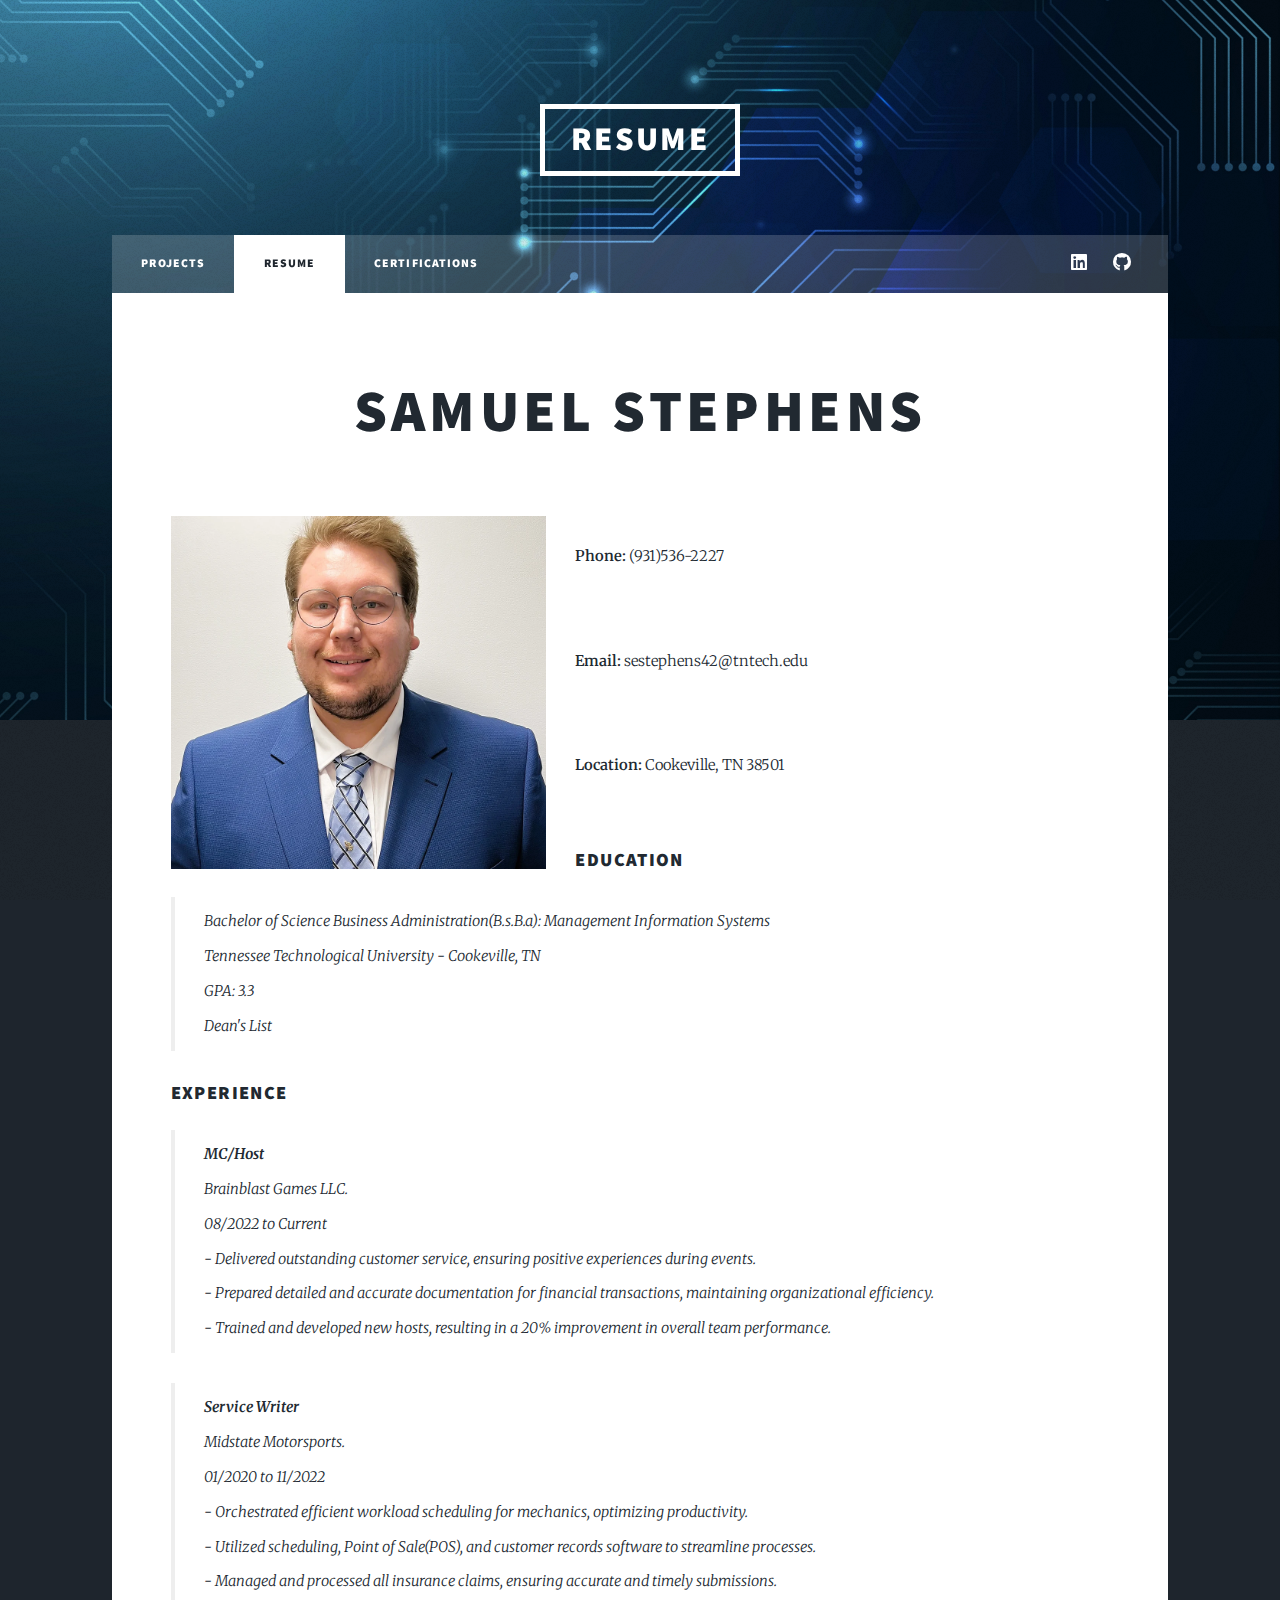
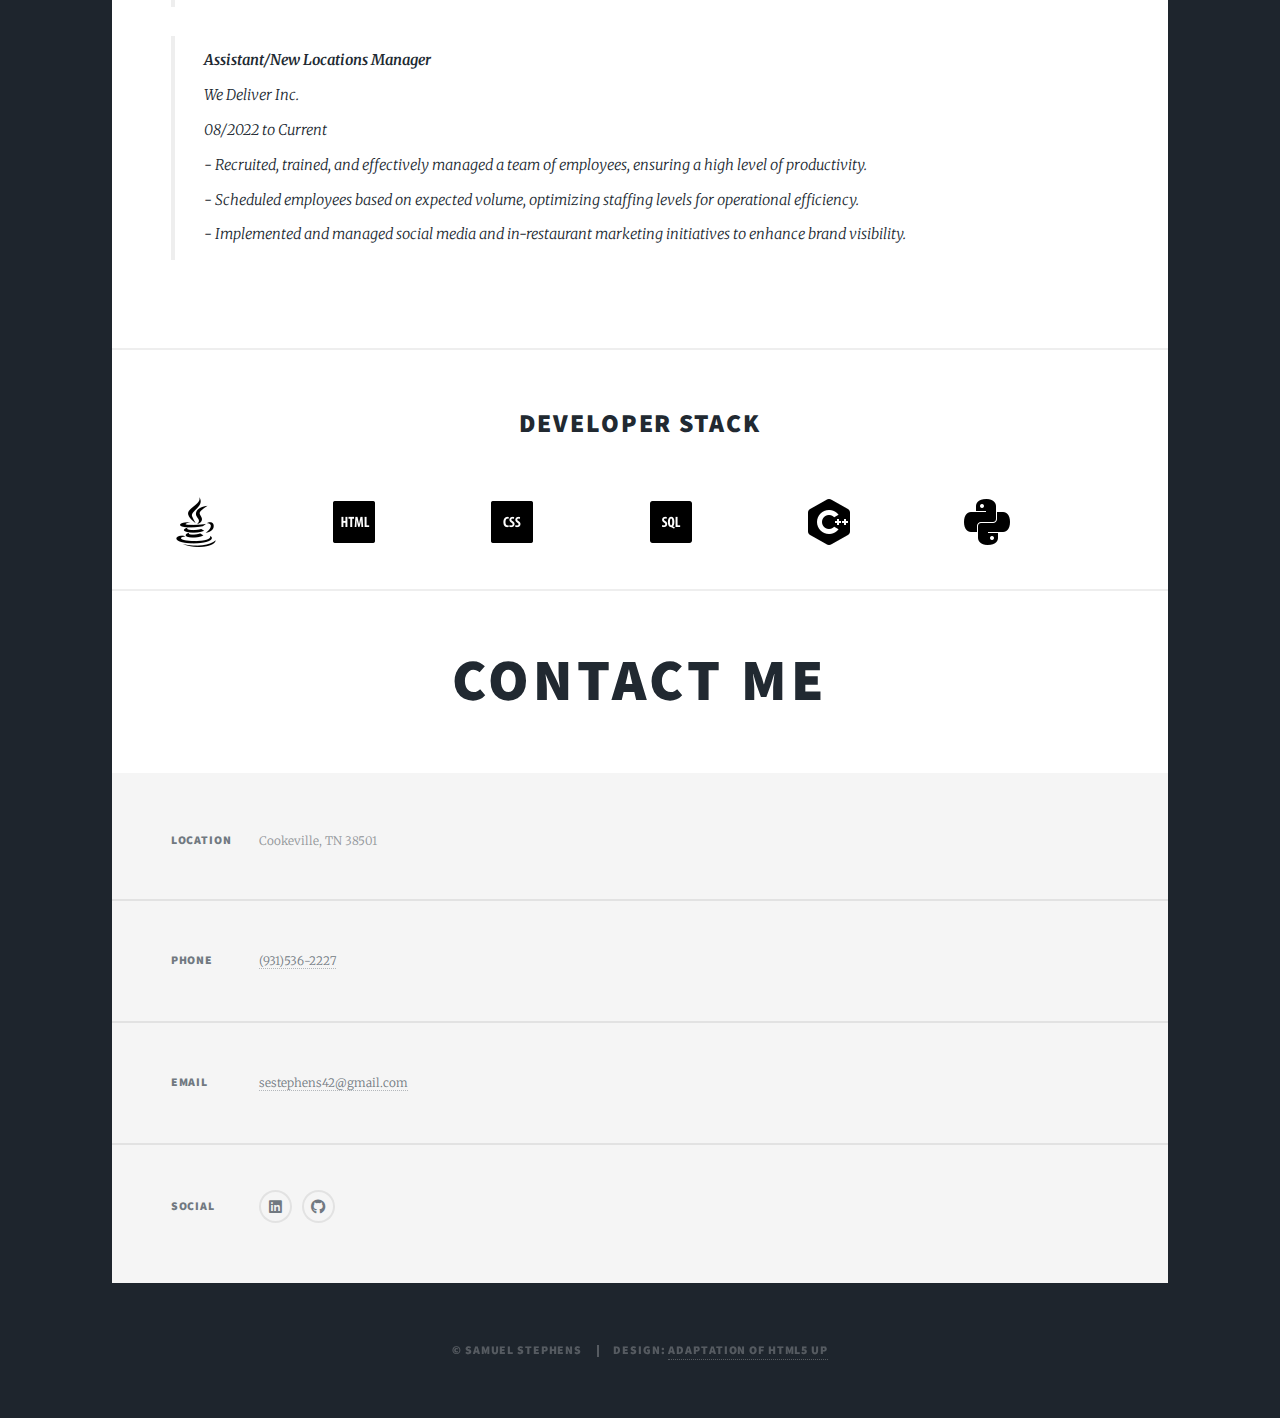
==== generic.html @ 2c1348d6 "Add files via upload" ====
<!DOCTYPE HTML>
<!--
	Massively by HTML5 UP
	html5up.net | @ajlkn
	Free for personal and commercial use under the CCA 3.0 license (html5up.net/license)
-->
<html>
	<head>
		<title>Resume</title>
		<meta charset="utf-8" />
		<meta name="viewport" content="width=device-width, initial-scale=1, user-scalable=no" />
		<link rel="stylesheet" href="assets/css/main.css" />
		<noscript><link rel="stylesheet" href="assets/css/noscript.css" /></noscript>
	</head>
	<body class="is-preload">

		<!-- Wrapper -->
			<div id="wrapper">

				<!-- Header -->
					<header id="header">
						<a href="index.html" class="logo">Resume</a>
					</header>

				<!-- Nav -->
					<nav id="nav">
						<ul class="links">
							<li><a href="index.html">Projects</a></li>
							<li class="active"><a href="Resume.html">Resume</a></li>
							<li><a href="elements.html">Certifications</a></li>
						</ul>
						<ul class="icons">
							<li><a href="https://www.linkedin.com/in/samuel-stephens-ttu/" class="icon brands fa-linkedin"><span class="label">LinkedIn</span></a></li>
							<li><a href="https://github.com/SamuelStephens1" class="icon brands fa-github"><span class="label">GitHub</span></a></li>
						</ul>
					</nav>

				<!-- Main -->
					<div id="main">

						<!-- Post -->
							<section class="post">
								<header class="major">
									<h1>Samuel Stephens</h1>
								</header>
								<div class="image left"><img src="images/ProPic1.webp" alt="" /></div>
								<p><br />
								<b>Phone:</b>
								(931)536-2227<br /><br />
								<br /><b>Email:</b>
								sestephens42@tntech.edu<br /><br />
								<br /><b>Location:</b>
								Cookeville, TN 38501<br /><br />
								</p>
								<h3>EDUCATION</h3>
								<blockquote>Bachelor of Science Business Administration(B.s.B.a): Management Information Systems<br />
								Tennessee Technological University - Cookeville, TN<br />
								GPA: 3.3<br />
								Dean's List</blockquote>
								<h3>EXPERIENCE</h3>
								<blockquote><b>MC/Host</b><br />
								Brainblast Games LLC.<br />
								08/2022 to Current<br />
								 - Delivered outstanding customer service, ensuring positive experiences during events.<br />
								 - Prepared detailed and accurate documentation for financial transactions, maintaining organizational efficiency.<br />
								 - Trained and developed new hosts, resulting in a 20% improvement in overall team performance.</blockquote>
								 <blockquote><b>Service Writer</b><br />
								Midstate Motorsports.<br />
								01/2020 to 11/2022<br />
								 - Orchestrated efficient workload scheduling for mechanics, optimizing productivity.<br />
								 - Utilized scheduling, Point of Sale(POS), and customer records software to streamline processes. <br />
								 - Managed and processed all insurance claims, ensuring accurate and timely submissions.</blockquote>
								 <blockquote><b>Assistant/New Locations Manager</b><br />
								We Deliver Inc.<br />
								08/2022 to Current<br />										 
								 - Recruited, trained, and effectively managed a team of employees, ensuring a high level of productivity.<br />
								 - Scheduled employees based on expected volume, optimizing staffing levels for operational efficiency.<br />
								 - Implemented and managed social media and in-restaurant marketing initiatives to enhance brand visibility.</blockquote>
		
								</section>

								<div class="box alt"">
									<h2 style="text-align: center;">Developer Stack<br /> <br /></h2>
									<div class="row gtr-50 gtr-uniform" style="align-items: right;">
										<div class="col-2"><span class="image small"><img src="images/JSLogo.png" alt="" /></span></div>
										<div class="col-2"><span class="image small"><img src="images/HTMLLogo.png" alt="" /></span></div>
										<div class="col-2"><span class="image small"><img src="images/CSSLogo.png" alt="" /></span></div>
										<div class="col-2"><span class="image small"><img src="images/SQLLogo.png" alt="" /></span></div>
										<div class="col-2"><span class="image small"><img src="images/C++Logo.png" alt="" /></span></div>
										<div class="col-2"><span class="image small"><img src="images/PythonLogo.png" alt="" /></span></div>
									</div>
								</div>

						<!-- Footer -->
						<footer>
							<h1 style="text-align: center">CONTACT ME</h1>
						</footer>

					</div>

				<!-- Footer -->
					<footer id="footer">
						<section class="split contact">
							<section class="alt">
								<h3>Location</h3>
								<p>Cookeville, TN 38501</p>
							</section>
							<section>
								<h3>Phone</h3>
								<p><a href="#">(931)536-2227</a></p>
							</section>
							<section>
								<h3>Email</h3>
								<p><a href="#">sestephens42@gmail.com</a></p>
							</section>
							<section>
								<h3>Social</h3>
								<ul class="icons alt">
									<li><a href="https://www.linkedin.com/in/samuel-stephens-ttu/" class="icon brands fa-linkedin"><span class="label">LinkedIn</span></a></li>
									<li><a href="https://github.com/SamuelStephens1" class="icon brands fa-github"><span class="label">GitHub</span></a></li>
										</ul>
							</section>
						</section>
					</footer>

				<!-- Copyright -->
					<div id="copyright">
						<ul><li>&copy; Samuel Stephens</li><li>Design: <a href="https://html5up.net">Adaptation of HTML5 UP</a></li></ul>
					</div>

			</div>

		<!-- Scripts -->
			<script src="assets/js/jquery.min.js"></script>
			<script src="assets/js/jquery.scrollex.min.js"></script>
			<script src="assets/js/jquery.scrolly.min.js"></script>
			<script src="assets/js/browser.min.js"></script>
			<script src="assets/js/breakpoints.min.js"></script>
			<script src="assets/js/util.js"></script>
			<script src="assets/js/main.js"></script>

	</body>
</html>
---- assets/css/main.css ----
@import url(fontawesome-all.min.css);
@import url("https://fonts.googleapis.com/css?family=Merriweather:300,700,300italic,700italic|Source+Sans+Pro:900");

/*
	Massively by HTML5 UP
	html5up.net | @ajlkn
	Free for personal and commercial use under the CCA 3.0 license (html5up.net/license)
*/

html, body, div, span, applet, object,
iframe, h1, h2, h3, h4, h5, h6, p, blockquote,
pre, a, abbr, acronym, address, big, cite,
code, del, dfn, em, img, ins, kbd, q, s, samp,
small, strike, strong, sub, sup, tt, var, b,
u, i, center, dl, dt, dd, ol, ul, li, fieldset,
form, label, legend, table, caption, tbody,
tfoot, thead, tr, th, td, article, aside,
canvas, details, embed, figure, figcaption,
footer, header, hgroup, menu, nav, output, ruby,
section, summary, time, mark, audio, video {
	margin: 0;
	padding: 0;
	border: 0;
	font-size: 100%;
	font: inherit;
	vertical-align: baseline;}

article, aside, details, figcaption, figure,
footer, header, hgroup, menu, nav, section {
	display: block;}

body {
	line-height: 1;
}

ol, ul {
	list-style: none;
}

blockquote, q {
	quotes: none;
}

	blockquote:before, blockquote:after, q:before, q:after {
		content: '';
		content: none;
	}

table {
	border-collapse: collapse;
	border-spacing: 0;
}

body {
	-webkit-text-size-adjust: none;
}

mark {
	background-color: transparent;
	color: inherit;
}

input::-moz-focus-inner {
	border: 0;
	padding: 0;
}

input, select, textarea {
	-moz-appearance: none;
	-webkit-appearance: none;
	-ms-appearance: none;
	appearance: none;
}

/* Basic */

	@-ms-viewport {
		width: device-width;
	}

	body {
		-ms-overflow-style: scrollbar;
	}

	@media screen and (max-width: 480px) {

		html, body {
			min-width: 320px;
		}

	}

	html {
		box-sizing: border-box;
	}

	*, *:before, *:after {
		box-sizing: inherit;
	}

	body {
		background-color: #1e252d;
	}

		body.is-preload *, body.is-preload *:before, body.is-preload *:after {
			-moz-animation: none !important;
			-webkit-animation: none !important;
			-ms-animation: none !important;
			animation: none !important;
			-moz-transition: none !important;
			-webkit-transition: none !important;
			-ms-transition: none !important;
			transition: none !important;
		}

/* Type */

	html {
		font-size: 16pt;
	}

		@media screen and (max-width: 1680px) {

			html {
				font-size: 12pt;
			}

		}

		@media screen and (max-width: 1280px) {

			html {
				font-size: 11pt;
			}

		}

		@media screen and (max-width: 360px) {

			html {
				font-size: 10pt;
			}

		}

	body {
		color: #212931;
	}

	body, input, select, textarea {
		font-family: "Merriweather", Georgia, serif;
		font-weight: 300;
		font-size: 1rem;
		line-height: 2.375;
	}

	a {
		-moz-transition: color 0.2s ease-in-out, background-color 0.2s ease-in-out, border-color 0.2s ease-in-out, box-shadow 0.2s ease-in-out;
		-webkit-transition: color 0.2s ease-in-out, background-color 0.2s ease-in-out, border-color 0.2s ease-in-out, box-shadow 0.2s ease-in-out;
		-ms-transition: color 0.2s ease-in-out, background-color 0.2s ease-in-out, border-color 0.2s ease-in-out, box-shadow 0.2s ease-in-out;
		transition: color 0.2s ease-in-out, background-color 0.2s ease-in-out, border-color 0.2s ease-in-out, box-shadow 0.2s ease-in-out;
		border-bottom: dotted 1px;
		text-decoration: none;
	}

		a:hover {
			border-bottom-color: transparent;
		}

	strong, b {
		font-weight: 600;
	}

	em, i {
		font-style: italic;
	}

	p {
		text-align: justify;
		margin: 0 0 2rem 0;
	}

	h1, h2, h3, h4, h5, h6 {
		font-family: "Source Sans Pro", Helvetica, sans-serif;
		font-weight: 900;
		line-height: 1.5;
		letter-spacing: 0.075em;
		text-transform: uppercase;
		margin: 0 0 1rem 0;
	}

		h1 a, h2 a, h3 a, h4 a, h5 a, h6 a {
			border-bottom: 0;
			color: inherit;
			text-decoration: none;
		}

	h1 {
		font-size: 4rem;
		line-height: 1.1;
		margin: 0 0 2rem 0;
	}

	h2 {
		font-size: 1.75rem;
		line-height: 1.3;
		margin: 0 0 1.5rem 0;
	}

	h3 {
		font-size: 1.25rem;
		margin: 0 0 1.5rem 0;
	}

	h4 {
		font-size: 1rem;
	}

	h5 {
		font-size: 0.9rem;
	}

	h6 {
		font-size: 0.8rem;
	}

	sub {
		font-size: 0.8rem;
		position: relative;
		top: 0.5rem;
	}

	sup {
		font-size: 0.8rem;
		position: relative;
		top: -0.5rem;
	}

	blockquote {
		border-left: solid 4px;
		font-style: italic;
		margin: 0 0 2rem 0;
		padding: 0.5rem 0 0.5rem 2rem;
	}

	code {
		border: solid 2px;
		font-family: "Courier New", monospace;
		font-size: 0.9rem;
		margin: 0 0.25rem;
		padding: 0.25rem 0.65rem;
	}

	pre {
		-webkit-overflow-scrolling: touch;
		font-family: "Courier New", monospace;
		font-size: 0.9rem;
		margin: 0 0 2rem 0;
	}

		pre code {
			display: block;
			line-height: 1.75;
			padding: 1rem 1.5rem;
			overflow-x: auto;
		}

	hr {
		border: 0;
		border-bottom: solid 2px;
		margin: 3rem 0;
	}

		hr.major {
			margin: 5rem 0;
		}

	.align-left {
		text-align: left;
	}

	.align-center {
		text-align: center;
	}

	.align-right {
		text-align: right;
	}

	input, select, textarea {
		color: #212931;
	}

	a {
		color: #212931;
		border-bottom-color: rgba(33, 41, 49, 0.5);
	}

		a:hover {
			border-bottom-color: transparent;
			color: #18bfef !important;
		}

	strong, b {
		color: #212931;
	}

	h1, h2, h3, h4, h5, h6 {
		color: #212931;
	}

	blockquote {
		border-left-color: #eeeeee;
	}

	code {
		background: rgba(220, 220, 220, 0.25);
		border-color: #eeeeee;
	}

	hr {
		border-bottom-color: #eeeeee;
	}

/* Row */

	.row {
		display: flex;
		flex-wrap: wrap;
		box-sizing: border-box;
		align-items: stretch;
	}

		.row > * {
			box-sizing: border-box;
		}

		.row.gtr-uniform > * > :last-child {
			margin-bottom: 0;
		}

		.row.aln-left {
			justify-content: flex-start;
		}

		.row.aln-center {
			justify-content: center;
		}

		.row.aln-right {
			justify-content: flex-end;
		}

		.row.aln-top {
			align-items: flex-start;
		}

		.row.aln-middle {
			align-items: center;
		}

		.row.aln-bottom {
			align-items: flex-end;
		}

		.row > .imp {
			order: -1;
		}

		.row > .col-1 {
			width: 8.33333%;
		}

		.row > .off-1 {
			margin-left: 8.33333%;
		}

		.row > .col-2 {
			width: 16.66667%;
		}

		.row > .off-2 {
			margin-left: 16.66667%;
		}

		.row > .col-3 {
			width: 25%;
		}

		.row > .off-3 {
			margin-left: 25%;
		}

		.row > .col-4 {
			width: 33.33333%;
		}

		.row > .off-4 {
			margin-left: 33.33333%;
		}

		.row > .col-5 {
			width: 41.66667%;
		}

		.row > .off-5 {
			margin-left: 41.66667%;
		}

		.row > .col-6 {
			width: 50%;
		}

		.row > .off-6 {
			margin-left: 50%;
		}

		.row > .col-7 {
			width: 58.33333%;
		}

		.row > .off-7 {
			margin-left: 58.33333%;
		}

		.row > .col-8 {
			width: 66.66667%;
		}

		.row > .off-8 {
			margin-left: 66.66667%;
		}

		.row > .col-9 {
			width: 75%;
		}

		.row > .off-9 {
			margin-left: 75%;
		}

		.row > .col-10 {
			width: 83.33333%;
		}

		.row > .off-10 {
			margin-left: 83.33333%;
		}

		.row > .col-11 {
			width: 91.66667%;
		}

		.row > .off-11 {
			margin-left: 91.66667%;
		}

		.row > .col-12 {
			width: 100%;
		}

		.row > .off-12 {
			margin-left: 100%;
		}

		.row.gtr-0 {
			margin-top: 0;
			margin-left: 0rem;
		}

			.row.gtr-0 > * {
				padding: 0 0 0 0rem;
			}

			.row.gtr-0.gtr-uniform {
				margin-top: 0rem;
			}

				.row.gtr-0.gtr-uniform > * {
					padding-top: 0rem;
				}

		.row.gtr-25 {
			margin-top: 0;
			margin-left: -0.375rem;
		}

			.row.gtr-25 > * {
				padding: 0 0 0 0.375rem;
			}

			.row.gtr-25.gtr-uniform {
				margin-top: -0.375rem;
			}

				.row.gtr-25.gtr-uniform > * {
					padding-top: 0.375rem;
				}

		.row.gtr-50 {
			margin-top: 0;
			margin-left: -0.75rem;
		}

			.row.gtr-50 > * {
				padding: 0 0 0 0.75rem;
			}

			.row.gtr-50.gtr-uniform {
				margin-top: -0.75rem;
			}

				.row.gtr-50.gtr-uniform > * {
					padding-top: 0.75rem;
				}

		.row {
			margin-top: 0;
			margin-left: -1.5rem;
		}

			.row > * {
				padding: 0 0 0 1.5rem;
			}

			.row.gtr-uniform {
				margin-top: -1.5rem;
			}

				.row.gtr-uniform > * {
					padding-top: 1.5rem;
				}

		.row.gtr-150 {
			margin-top: 0;
			margin-left: -2.25rem;
		}

			.row.gtr-150 > * {
				padding: 0 0 0 2.25rem;
			}

			.row.gtr-150.gtr-uniform {
				margin-top: -2.25rem;
			}

				.row.gtr-150.gtr-uniform > * {
					padding-top: 2.25rem;
				}

		.row.gtr-200 {
			margin-top: 0;
			margin-left: -3rem;
		}

			.row.gtr-200 > * {
				padding: 0 0 0 3rem;
			}

			.row.gtr-200.gtr-uniform {
				margin-top: -3rem;
			}

				.row.gtr-200.gtr-uniform > * {
					padding-top: 3rem;
				}

		@media screen and (max-width: 1680px) {

			.row {
				display: flex;
				flex-wrap: wrap;
				box-sizing: border-box;
				align-items: stretch;
			}

				.row > * {
					box-sizing: border-box;
				}

				.row.gtr-uniform > * > :last-child {
					margin-bottom: 0;
				}

				.row.aln-left {
					justify-content: flex-start;
				}

				.row.aln-center {
					justify-content: center;
				}

				.row.aln-right {
					justify-content: flex-end;
				}

				.row.aln-top {
					align-items: flex-start;
				}

				.row.aln-middle {
					align-items: center;
				}

				.row.aln-bottom {
					align-items: flex-end;
				}

				.row > .imp-xlarge {
					order: -1;
				}

				.row > .col-1-xlarge {
					width: 8.33333%;
				}

				.row > .off-1-xlarge {
					margin-left: 8.33333%;
				}

				.row > .col-2-xlarge {
					width: 16.66667%;
				}

				.row > .off-2-xlarge {
					margin-left: 16.66667%;
				}

				.row > .col-3-xlarge {
					width: 25%;
				}

				.row > .off-3-xlarge {
					margin-left: 25%;
				}

				.row > .col-4-xlarge {
					width: 33.33333%;
				}

				.row > .off-4-xlarge {
					margin-left: 33.33333%;
				}

				.row > .col-5-xlarge {
					width: 41.66667%;
				}

				.row > .off-5-xlarge {
					margin-left: 41.66667%;
				}

				.row > .col-6-xlarge {
					width: 50%;
				}

				.row > .off-6-xlarge {
					margin-left: 50%;
				}

				.row > .col-7-xlarge {
					width: 58.33333%;
				}

				.row > .off-7-xlarge {
					margin-left: 58.33333%;
				}

				.row > .col-8-xlarge {
					width: 66.66667%;
				}

				.row > .off-8-xlarge {
					margin-left: 66.66667%;
				}

				.row > .col-9-xlarge {
					width: 75%;
				}

				.row > .off-9-xlarge {
					margin-left: 75%;
				}

				.row > .col-10-xlarge {
					width: 83.33333%;
				}

				.row > .off-10-xlarge {
					margin-left: 83.33333%;
				}

				.row > .col-11-xlarge {
					width: 91.66667%;
				}

				.row > .off-11-xlarge {
					margin-left: 91.66667%;
				}

				.row > .col-12-xlarge {
					width: 100%;
				}

				.row > .off-12-xlarge {
					margin-left: 100%;
				}

				.row.gtr-0 {
					margin-top: 0;
					margin-left: 0rem;
				}

					.row.gtr-0 > * {
						padding: 0 0 0 0rem;
					}

					.row.gtr-0.gtr-uniform {
						margin-top: 0rem;
					}

						.row.gtr-0.gtr-uniform > * {
							padding-top: 0rem;
						}

				.row.gtr-25 {
					margin-top: 0;
					margin-left: -0.375rem;
				}

					.row.gtr-25 > * {
						padding: 0 0 0 0.375rem;
					}

					.row.gtr-25.gtr-uniform {
						margin-top: -0.375rem;
					}

						.row.gtr-25.gtr-uniform > * {
							padding-top: 0.375rem;
						}

				.row.gtr-50 {
					margin-top: 0;
					margin-left: -0.75rem;
				}

					.row.gtr-50 > * {
						padding: 0 0 0 0.75rem;
					}

					.row.gtr-50.gtr-uniform {
						margin-top: -0.75rem;
					}

						.row.gtr-50.gtr-uniform > * {
							padding-top: 0.75rem;
						}

				.row {
					margin-top: 0;
					margin-left: -1.5rem;
				}

					.row > * {
						padding: 0 0 0 1.5rem;
					}

					.row.gtr-uniform {
						margin-top: -1.5rem;
					}

						.row.gtr-uniform > * {
							padding-top: 1.5rem;
						}

				.row.gtr-150 {
					margin-top: 0;
					margin-left: -2.25rem;
				}

					.row.gtr-150 > * {
						padding: 0 0 0 2.25rem;
					}

					.row.gtr-150.gtr-uniform {
						margin-top: -2.25rem;
					}

						.row.gtr-150.gtr-uniform > * {
							padding-top: 2.25rem;
						}

				.row.gtr-200 {
					margin-top: 0;
					margin-left: -3rem;
				}

					.row.gtr-200 > * {
						padding: 0 0 0 3rem;
					}

					.row.gtr-200.gtr-uniform {
						margin-top: -3rem;
					}

						.row.gtr-200.gtr-uniform > * {
							padding-top: 3rem;
						}

		}

		@media screen and (max-width: 1280px) {

			.row {
				display: flex;
				flex-wrap: wrap;
				box-sizing: border-box;
				align-items: stretch;
			}

				.row > * {
					box-sizing: border-box;
				}

				.row.gtr-uniform > * > :last-child {
					margin-bottom: 0;
				}

				.row.aln-left {
					justify-content: flex-start;
				}

				.row.aln-center {
					justify-content: center;
				}

				.row.aln-right {
					justify-content: flex-end;
				}

				.row.aln-top {
					align-items: flex-start;
				}

				.row.aln-middle {
					align-items: center;
				}

				.row.aln-bottom {
					align-items: flex-end;
				}

				.row > .imp-large {
					order: -1;
				}

				.row > .col-1-large {
					width: 8.33333%;
				}

				.row > .off-1-large {
					margin-left: 8.33333%;
				}

				.row > .col-2-large {
					width: 16.66667%;
				}

				.row > .off-2-large {
					margin-left: 16.66667%;
				}

				.row > .col-3-large {
					width: 25%;
				}

				.row > .off-3-large {
					margin-left: 25%;
				}

				.row > .col-4-large {
					width: 33.33333%;
				}

				.row > .off-4-large {
					margin-left: 33.33333%;
				}

				.row > .col-5-large {
					width: 41.66667%;
				}

				.row > .off-5-large {
					margin-left: 41.66667%;
				}

				.row > .col-6-large {
					width: 50%;
				}

				.row > .off-6-large {
					margin-left: 50%;
				}

				.row > .col-7-large {
					width: 58.33333%;
				}

				.row > .off-7-large {
					margin-left: 58.33333%;
				}

				.row > .col-8-large {
					width: 66.66667%;
				}

				.row > .off-8-large {
					margin-left: 66.66667%;
				}

				.row > .col-9-large {
					width: 75%;
				}

				.row > .off-9-large {
					margin-left: 75%;
				}

				.row > .col-10-large {
					width: 83.33333%;
				}

				.row > .off-10-large {
					margin-left: 83.33333%;
				}

				.row > .col-11-large {
					width: 91.66667%;
				}

				.row > .off-11-large {
					margin-left: 91.66667%;
				}

				.row > .col-12-large {
					width: 100%;
				}

				.row > .off-12-large {
					margin-left: 100%;
				}

				.row.gtr-0 {
					margin-top: 0;
					margin-left: 0rem;
				}

					.row.gtr-0 > * {
						padding: 0 0 0 0rem;
					}

					.row.gtr-0.gtr-uniform {
						margin-top: 0rem;
					}

						.row.gtr-0.gtr-uniform > * {
							padding-top: 0rem;
						}

				.row.gtr-25 {
					margin-top: 0;
					margin-left: -0.375rem;
				}

					.row.gtr-25 > * {
						padding: 0 0 0 0.375rem;
					}

					.row.gtr-25.gtr-uniform {
						margin-top: -0.375rem;
					}

						.row.gtr-25.gtr-uniform > * {
							padding-top: 0.375rem;
						}

				.row.gtr-50 {
					margin-top: 0;
					margin-left: -0.75rem;
				}

					.row.gtr-50 > * {
						padding: 0 0 0 0.75rem;
					}

					.row.gtr-50.gtr-uniform {
						margin-top: -0.75rem;
					}

						.row.gtr-50.gtr-uniform > * {
							padding-top: 0.75rem;
						}

				.row {
					margin-top: 0;
					margin-left: -1.5rem;
				}

					.row > * {
						padding: 0 0 0 1.5rem;
					}

					.row.gtr-uniform {
						margin-top: -1.5rem;
					}

						.row.gtr-uniform > * {
							padding-top: 1.5rem;
						}

				.row.gtr-150 {
					margin-top: 0;
					margin-left: -2.25rem;
				}

					.row.gtr-150 > * {
						padding: 0 0 0 2.25rem;
					}

					.row.gtr-150.gtr-uniform {
						margin-top: -2.25rem;
					}

						.row.gtr-150.gtr-uniform > * {
							padding-top: 2.25rem;
						}

				.row.gtr-200 {
					margin-top: 0;
					margin-left: -3rem;
				}

					.row.gtr-200 > * {
						padding: 0 0 0 3rem;
					}

					.row.gtr-200.gtr-uniform {
						margin-top: -3rem;
					}

						.row.gtr-200.gtr-uniform > * {
							padding-top: 3rem;
						}

		}

		@media screen and (max-width: 980px) {

			.row {
				display: flex;
				flex-wrap: wrap;
				box-sizing: border-box;
				align-items: stretch;
			}

				.row > * {
					box-sizing: border-box;
				}

				.row.gtr-uniform > * > :last-child {
					margin-bottom: 0;
				}

				.row.aln-left {
					justify-content: flex-start;
				}

				.row.aln-center {
					justify-content: center;
				}

				.row.aln-right {
					justify-content: flex-end;
				}

				.row.aln-top {
					align-items: flex-start;
				}

				.row.aln-middle {
					align-items: center;
				}

				.row.aln-bottom {
					align-items: flex-end;
				}

				.row > .imp-medium {
					order: -1;
				}

				.row > .col-1-medium {
					width: 8.33333%;
				}

				.row > .off-1-medium {
					margin-left: 8.33333%;
				}

				.row > .col-2-medium {
					width: 16.66667%;
				}

				.row > .off-2-medium {
					margin-left: 16.66667%;
				}

				.row > .col-3-medium {
					width: 25%;
				}

				.row > .off-3-medium {
					margin-left: 25%;
				}

				.row > .col-4-medium {
					width: 33.33333%;
				}

				.row > .off-4-medium {
					margin-left: 33.33333%;
				}

				.row > .col-5-medium {
					width: 41.66667%;
				}

				.row > .off-5-medium {
					margin-left: 41.66667%;
				}

				.row > .col-6-medium {
					width: 50%;
				}

				.row > .off-6-medium {
					margin-left: 50%;
				}

				.row > .col-7-medium {
					width: 58.33333%;
				}

				.row > .off-7-medium {
					margin-left: 58.33333%;
				}

				.row > .col-8-medium {
					width: 66.66667%;
				}

				.row > .off-8-medium {
					margin-left: 66.66667%;
				}

				.row > .col-9-medium {
					width: 75%;
				}

				.row > .off-9-medium {
					margin-left: 75%;
				}

				.row > .col-10-medium {
					width: 83.33333%;
				}

				.row > .off-10-medium {
					margin-left: 83.33333%;
				}

				.row > .col-11-medium {
					width: 91.66667%;
				}

				.row > .off-11-medium {
					margin-left: 91.66667%;
				}

				.row > .col-12-medium {
					width: 100%;
				}

				.row > .off-12-medium {
					margin-left: 100%;
				}

				.row.gtr-0 {
					margin-top: 0;
					margin-left: 0rem;
				}

					.row.gtr-0 > * {
						padding: 0 0 0 0rem;
					}

					.row.gtr-0.gtr-uniform {
						margin-top: 0rem;
					}

						.row.gtr-0.gtr-uniform > * {
							padding-top: 0rem;
						}

				.row.gtr-25 {
					margin-top: 0;
					margin-left: -0.375rem;
				}

					.row.gtr-25 > * {
						padding: 0 0 0 0.375rem;
					}

					.row.gtr-25.gtr-uniform {
						margin-top: -0.375rem;
					}

						.row.gtr-25.gtr-uniform > * {
							padding-top: 0.375rem;
						}

				.row.gtr-50 {
					margin-top: 0;
					margin-left: -0.75rem;
				}

					.row.gtr-50 > * {
						padding: 0 0 0 0.75rem;
					}

					.row.gtr-50.gtr-uniform {
						margin-top: -0.75rem;
					}

						.row.gtr-50.gtr-uniform > * {
							padding-top: 0.75rem;
						}

				.row {
					margin-top: 0;
					margin-left: -1.5rem;
				}

					.row > * {
						padding: 0 0 0 1.5rem;
					}

					.row.gtr-uniform {
						margin-top: -1.5rem;
					}

						.row.gtr-uniform > * {
							padding-top: 1.5rem;
						}

				.row.gtr-150 {
					margin-top: 0;
					margin-left: -2.25rem;
				}

					.row.gtr-150 > * {
						padding: 0 0 0 2.25rem;
					}

					.row.gtr-150.gtr-uniform {
						margin-top: -2.25rem;
					}

						.row.gtr-150.gtr-uniform > * {
							padding-top: 2.25rem;
						}

				.row.gtr-200 {
					margin-top: 0;
					margin-left: -3rem;
				}

					.row.gtr-200 > * {
						padding: 0 0 0 3rem;
					}

					.row.gtr-200.gtr-uniform {
						margin-top: -3rem;
					}

						.row.gtr-200.gtr-uniform > * {
							padding-top: 3rem;
						}

		}

		@media screen and (max-width: 736px) {

			.row {
				display: flex;
				flex-wrap: wrap;
				box-sizing: border-box;
				align-items: stretch;
			}

				.row > * {
					box-sizing: border-box;
				}

				.row.gtr-uniform > * > :last-child {
					margin-bottom: 0;
				}

				.row.aln-left {
					justify-content: flex-start;
				}

				.row.aln-center {
					justify-content: center;
				}

				.row.aln-right {
					justify-content: flex-end;
				}

				.row.aln-top {
					align-items: flex-start;
				}

				.row.aln-middle {
					align-items: center;
				}

				.row.aln-bottom {
					align-items: flex-end;
				}

				.row > .imp-small {
					order: -1;
				}

				.row > .col-1-small {
					width: 8.33333%;
				}

				.row > .off-1-small {
					margin-left: 8.33333%;
				}

				.row > .col-2-small {
					width: 16.66667%;
				}

				.row > .off-2-small {
					margin-left: 16.66667%;
				}

				.row > .col-3-small {
					width: 25%;
				}

				.row > .off-3-small {
					margin-left: 25%;
				}

				.row > .col-4-small {
					width: 33.33333%;
				}

				.row > .off-4-small {
					margin-left: 33.33333%;
				}

				.row > .col-5-small {
					width: 41.66667%;
				}

				.row > .off-5-small {
					margin-left: 41.66667%;
				}

				.row > .col-6-small {
					width: 50%;
				}

				.row > .off-6-small {
					margin-left: 50%;
				}

				.row > .col-7-small {
					width: 58.33333%;
				}

				.row > .off-7-small {
					margin-left: 58.33333%;
				}

				.row > .col-8-small {
					width: 66.66667%;
				}

				.row > .off-8-small {
					margin-left: 66.66667%;
				}

				.row > .col-9-small {
					width: 75%;
				}

				.row > .off-9-small {
					margin-left: 75%;
				}

				.row > .col-10-small {
					width: 83.33333%;
				}

				.row > .off-10-small {
					margin-left: 83.33333%;
				}

				.row > .col-11-small {
					width: 91.66667%;
				}

				.row > .off-11-small {
					margin-left: 91.66667%;
				}

				.row > .col-12-small {
					width: 100%;
				}

				.row > .off-12-small {
					margin-left: 100%;
				}

				.row.gtr-0 {
					margin-top: 0;
					margin-left: 0rem;
				}

					.row.gtr-0 > * {
						padding: 0 0 0 0rem;
					}

					.row.gtr-0.gtr-uniform {
						margin-top: 0rem;
					}

						.row.gtr-0.gtr-uniform > * {
							padding-top: 0rem;
						}

				.row.gtr-25 {
					margin-top: 0;
					margin-left: -0.375rem;
				}

					.row.gtr-25 > * {
						padding: 0 0 0 0.375rem;
					}

					.row.gtr-25.gtr-uniform {
						margin-top: -0.375rem;
					}

						.row.gtr-25.gtr-uniform > * {
							padding-top: 0.375rem;
						}

				.row.gtr-50 {
					margin-top: 0;
					margin-left: -0.75rem;
				}

					.row.gtr-50 > * {
						padding: 0 0 0 0.75rem;
					}

					.row.gtr-50.gtr-uniform {
						margin-top: -0.75rem;
					}

						.row.gtr-50.gtr-uniform > * {
							padding-top: 0.75rem;
						}

				.row {
					margin-top: 0;
					margin-left: -1.5rem;
				}

					.row > * {
						padding: 0 0 0 1.5rem;
					}

					.row.gtr-uniform {
						margin-top: -1.5rem;
					}

						.row.gtr-uniform > * {
							padding-top: 1.5rem;
						}

				.row.gtr-150 {
					margin-top: 0;
					margin-left: -2.25rem;
				}

					.row.gtr-150 > * {
						padding: 0 0 0 2.25rem;
					}

					.row.gtr-150.gtr-uniform {
						margin-top: -2.25rem;
					}

						.row.gtr-150.gtr-uniform > * {
							padding-top: 2.25rem;
						}

				.row.gtr-200 {
					margin-top: 0;
					margin-left: -3rem;
				}

					.row.gtr-200 > * {
						padding: 0 0 0 3rem;
					}

					.row.gtr-200.gtr-uniform {
						margin-top: -3rem;
					}

						.row.gtr-200.gtr-uniform > * {
							padding-top: 3rem;
						}

		}

		@media screen and (max-width: 480px) {

			.row {
				display: flex;
				flex-wrap: wrap;
				box-sizing: border-box;
				align-items: stretch;
			}

				.row > * {
					box-sizing: border-box;
				}

				.row.gtr-uniform > * > :last-child {
					margin-bottom: 0;
				}

				.row.aln-left {
					justify-content: flex-start;
				}

				.row.aln-center {
					justify-content: center;
				}

				.row.aln-right {
					justify-content: flex-end;
				}

				.row.aln-top {
					align-items: flex-start;
				}

				.row.aln-middle {
					align-items: center;
				}

				.row.aln-bottom {
					align-items: flex-end;
				}

				.row > .imp-xsmall {
					order: -1;
				}

				.row > .col-1-xsmall {
					width: 8.33333%;
				}

				.row > .off-1-xsmall {
					margin-left: 8.33333%;
				}

				.row > .col-2-xsmall {
					width: 16.66667%;
				}

				.row > .off-2-xsmall {
					margin-left: 16.66667%;
				}

				.row > .col-3-xsmall {
					width: 25%;
				}

				.row > .off-3-xsmall {
					margin-left: 25%;
				}

				.row > .col-4-xsmall {
					width: 33.33333%;
				}

				.row > .off-4-xsmall {
					margin-left: 33.33333%;
				}

				.row > .col-5-xsmall {
					width: 41.66667%;
				}

				.row > .off-5-xsmall {
					margin-left: 41.66667%;
				}

				.row > .col-6-xsmall {
					width: 50%;
				}

				.row > .off-6-xsmall {
					margin-left: 50%;
				}

				.row > .col-7-xsmall {
					width: 58.33333%;
				}

				.row > .off-7-xsmall {
					margin-left: 58.33333%;
				}

				.row > .col-8-xsmall {
					width: 66.66667%;
				}

				.row > .off-8-xsmall {
					margin-left: 66.66667%;
				}

				.row > .col-9-xsmall {
					width: 75%;
				}

				.row > .off-9-xsmall {
					margin-left: 75%;
				}

				.row > .col-10-xsmall {
					width: 83.33333%;
				}

				.row > .off-10-xsmall {
					margin-left: 83.33333%;
				}

				.row > .col-11-xsmall {
					width: 91.66667%;
				}

				.row > .off-11-xsmall {
					margin-left: 91.66667%;
				}

				.row > .col-12-xsmall {
					width: 100%;
				}

				.row > .off-12-xsmall {
					margin-left: 100%;
				}

				.row.gtr-0 {
					margin-top: 0;
					margin-left: 0rem;
				}

					.row.gtr-0 > * {
						padding: 0 0 0 0rem;
					}

					.row.gtr-0.gtr-uniform {
						margin-top: 0rem;
					}

						.row.gtr-0.gtr-uniform > * {
							padding-top: 0rem;
						}

				.row.gtr-25 {
					margin-top: 0;
					margin-left: -0.375rem;
				}

					.row.gtr-25 > * {
						padding: 0 0 0 0.375rem;
					}

					.row.gtr-25.gtr-uniform {
						margin-top: -0.375rem;
					}

						.row.gtr-25.gtr-uniform > * {
							padding-top: 0.375rem;
						}

				.row.gtr-50 {
					margin-top: 0;
					margin-left: -0.75rem;
				}

					.row.gtr-50 > * {
						padding: 0 0 0 0.75rem;
					}

					.row.gtr-50.gtr-uniform {
						margin-top: -0.75rem;
					}

						.row.gtr-50.gtr-uniform > * {
							padding-top: 0.75rem;
						}

				.row {
					margin-top: 0;
					margin-left: -1.5rem;
				}

					.row > * {
						padding: 0 0 0 1.5rem;
					}

					.row.gtr-uniform {
						margin-top: -1.5rem;
					}

						.row.gtr-uniform > * {
							padding-top: 1.5rem;
						}

				.row.gtr-150 {
					margin-top: 0;
					margin-left: -2.25rem;
				}

					.row.gtr-150 > * {
						padding: 0 0 0 2.25rem;
					}

					.row.gtr-150.gtr-uniform {
						margin-top: -2.25rem;
					}

						.row.gtr-150.gtr-uniform > * {
							padding-top: 2.25rem;
						}

				.row.gtr-200 {
					margin-top: 0;
					margin-left: -3rem;
				}

					.row.gtr-200 > * {
						padding: 0 0 0 3rem;
					}

					.row.gtr-200.gtr-uniform {
						margin-top: -3rem;
					}

						.row.gtr-200.gtr-uniform > * {
							padding-top: 3rem;
						}

		}

		@media screen and (max-width: 360px) {

			.row {
				display: flex;
				flex-wrap: wrap;
				box-sizing: border-box;
				align-items: stretch;
			}

				.row > * {
					box-sizing: border-box;
				}

				.row.gtr-uniform > * > :last-child {
					margin-bottom: 0;
				}

				.row.aln-left {
					justify-content: flex-start;
				}

				.row.aln-center {
					justify-content: center;
				}

				.row.aln-right {
					justify-content: flex-end;
				}

				.row.aln-top {
					align-items: flex-start;
				}

				.row.aln-middle {
					align-items: center;
				}

				.row.aln-bottom {
					align-items: flex-end;
				}

				.row > .imp-xxsmall {
					order: -1;
				}

				.row > .col-1-xxsmall {
					width: 8.33333%;
				}

				.row > .off-1-xxsmall {
					margin-left: 8.33333%;
				}

				.row > .col-2-xxsmall {
					width: 16.66667%;
				}

				.row > .off-2-xxsmall {
					margin-left: 16.66667%;
				}

				.row > .col-3-xxsmall {
					width: 25%;
				}

				.row > .off-3-xxsmall {
					margin-left: 25%;
				}

				.row > .col-4-xxsmall {
					width: 33.33333%;
				}

				.row > .off-4-xxsmall {
					margin-left: 33.33333%;
				}

				.row > .col-5-xxsmall {
					width: 41.66667%;
				}

				.row > .off-5-xxsmall {
					margin-left: 41.66667%;
				}

				.row > .col-6-xxsmall {
					width: 50%;
				}

				.row > .off-6-xxsmall {
					margin-left: 50%;
				}

				.row > .col-7-xxsmall {
					width: 58.33333%;
				}

				.row > .off-7-xxsmall {
					margin-left: 58.33333%;
				}

				.row > .col-8-xxsmall {
					width: 66.66667%;
				}

				.row > .off-8-xxsmall {
					margin-left: 66.66667%;
				}

				.row > .col-9-xxsmall {
					width: 75%;
				}

				.row > .off-9-xxsmall {
					margin-left: 75%;
				}

				.row > .col-10-xxsmall {
					width: 83.33333%;
				}

				.row > .off-10-xxsmall {
					margin-left: 83.33333%;
				}

				.row > .col-11-xxsmall {
					width: 91.66667%;
				}

				.row > .off-11-xxsmall {
					margin-left: 91.66667%;
				}

				.row > .col-12-xxsmall {
					width: 100%;
				}

				.row > .off-12-xxsmall {
					margin-left: 100%;
				}

				.row.gtr-0 {
					margin-top: 0;
					margin-left: 0rem;
				}

					.row.gtr-0 > * {
						padding: 0 0 0 0rem;
					}

					.row.gtr-0.gtr-uniform {
						margin-top: 0rem;
					}

						.row.gtr-0.gtr-uniform > * {
							padding-top: 0rem;
						}

				.row.gtr-25 {
					margin-top: 0;
					margin-left: -0.375rem;
				}

					.row.gtr-25 > * {
						padding: 0 0 0 0.375rem;
					}

					.row.gtr-25.gtr-uniform {
						margin-top: -0.375rem;
					}

						.row.gtr-25.gtr-uniform > * {
							padding-top: 0.375rem;
						}

				.row.gtr-50 {
					margin-top: 0;
					margin-left: -0.75rem;
				}

					.row.gtr-50 > * {
						padding: 0 0 0 0.75rem;
					}

					.row.gtr-50.gtr-uniform {
						margin-top: -0.75rem;
					}

						.row.gtr-50.gtr-uniform > * {
							padding-top: 0.75rem;
						}

				.row {
					margin-top: 0;
					margin-left: -1.5rem;
				}

					.row > * {
						padding: 0 0 0 1.5rem;
					}

					.row.gtr-uniform {
						margin-top: -1.5rem;
					}

						.row.gtr-uniform > * {
							padding-top: 1.5rem;
						}

				.row.gtr-150 {
					margin-top: 0;
					margin-left: -2.25rem;
				}

					.row.gtr-150 > * {
						padding: 0 0 0 2.25rem;
					}

					.row.gtr-150.gtr-uniform {
						margin-top: -2.25rem;
					}

						.row.gtr-150.gtr-uniform > * {
							padding-top: 2.25rem;
						}

				.row.gtr-200 {
					margin-top: 0;
					margin-left: -3rem;
				}

					.row.gtr-200 > * {
						padding: 0 0 0 3rem;
					}

					.row.gtr-200.gtr-uniform {
						margin-top: -3rem;
					}

						.row.gtr-200.gtr-uniform > * {
							padding-top: 3rem;
						}

		}

/* Box */

	.box {
		border: solid 2px;
		margin-bottom: 2rem;
		padding: 1.5rem;
	}

		.box > :last-child,
		.box > :last-child > :last-child,
		.box > :last-child > :last-child > :last-child {
			margin-bottom: 0;
		}

		.box.alt {
			border: 0;
			border-radius: 0;
			padding: 0;
		}

	.box {
		border-color: #eeeeee;
	}

/* Button */

	input[type="submit"],
	input[type="reset"],
	input[type="button"],
	button,
	.button {
		-moz-appearance: none;
		-webkit-appearance: none;
		-ms-appearance: none;
		appearance: none;
		-moz-transition: background-color 0.2s ease-in-out, box-shadow 0.2s ease-in-out, color 0.2s ease-in-out;
		-webkit-transition: background-color 0.2s ease-in-out, box-shadow 0.2s ease-in-out, color 0.2s ease-in-out;
		-ms-transition: background-color 0.2s ease-in-out, box-shadow 0.2s ease-in-out, color 0.2s ease-in-out;
		transition: background-color 0.2s ease-in-out, box-shadow 0.2s ease-in-out, color 0.2s ease-in-out;
		border: 0;
		border-radius: 0;
		cursor: pointer;
		display: inline-block;
		font-family: "Source Sans Pro", Helvetica, sans-serif;
		font-size: 0.8rem;
		font-weight: 900;
		letter-spacing: 0.075em;
		height: 3rem;
		line-height: 3rem;
		padding: 0 2rem;
		text-align: center;
		text-decoration: none;
		text-transform: uppercase;
		white-space: nowrap;
	}

		input[type="submit"].icon:before,
		input[type="reset"].icon:before,
		input[type="button"].icon:before,
		button.icon:before,
		.button.icon:before {
			margin-right: 0.5rem;
		}

		input[type="submit"].icon.solo,
		input[type="reset"].icon.solo,
		input[type="button"].icon.solo,
		button.icon.solo,
		.button.icon.solo {
			position: relative;
			width: 4rem;
			height: 4rem;
			line-height: 4rem;
			border-radius: 4rem;
			text-indent: 4rem;
			overflow: hidden;
			padding: 0;
			white-space: nowrap;
		}

			input[type="submit"].icon.solo:before,
			input[type="reset"].icon.solo:before,
			input[type="button"].icon.solo:before,
			button.icon.solo:before,
			.button.icon.solo:before {
				position: absolute;
				display: block;
				top: 0;
				left: 0;
				width: inherit;
				height: inherit;
				line-height: inherit;
				font-size: 1.25rem;
				margin-right: 0;
				text-align: center;
				text-indent: 0;
			}

		input[type="submit"].fit,
		input[type="reset"].fit,
		input[type="button"].fit,
		button.fit,
		.button.fit {
			width: 100%;
		}

		input[type="submit"].small,
		input[type="reset"].small,
		input[type="button"].small,
		button.small,
		.button.small {
			font-size: 0.7rem;
			height: 2.5rem;
			line-height: 2.5rem;
			padding: 0 1.5rem;
		}

		input[type="submit"].large,
		input[type="reset"].large,
		input[type="button"].large,
		button.large,
		.button.large {
			font-size: 0.9rem;
			height: 3.5rem;
			line-height: 3.5rem;
			padding: 0 2.75rem;
		}

		@media screen and (max-width: 980px) {

			input[type="submit"],
			input[type="reset"],
			input[type="button"],
			button,
			.button {
				font-size: 0.9rem;
				height: 3.25rem;
				line-height: 3.25rem;
			}

				input[type="submit"].large,
				input[type="reset"].large,
				input[type="button"].large,
				button.large,
				.button.large {
					font-size: 1rem;
					height: 3.75rem;
					line-height: 3.75rem;
				}

		}

		input[type="submit"].disabled, input[type="submit"]:disabled,
		input[type="reset"].disabled,
		input[type="reset"]:disabled,
		input[type="button"].disabled,
		input[type="button"]:disabled,
		button.disabled,
		button:disabled,
		.button.disabled,
		.button:disabled {
			pointer-events: none;
			opacity: 0.25;
		}

	input[type="submit"],
	input[type="reset"],
	input[type="button"],
	button,
	.button {
		background-color: transparent;
		box-shadow: inset 0 0 0 2px #212931;
		color: #212931 !important;
	}

		input[type="submit"]:hover,
		input[type="reset"]:hover,
		input[type="button"]:hover,
		button:hover,
		.button:hover {
			box-shadow: inset 0 0 0 2px #18bfef;
			color: #18bfef !important;
		}

		input[type="submit"].primary,
		input[type="reset"].primary,
		input[type="button"].primary,
		button.primary,
		.button.primary {
			background-color: #212931;
			box-shadow: none;
			color: #ffffff !important;
		}

			input[type="submit"].primary:hover,
			input[type="reset"].primary:hover,
			input[type="button"].primary:hover,
			button.primary:hover,
			.button.primary:hover {
				background-color: #18bfef;
			}

/* Form */

	form {
		margin: 0 0 2rem 0;
	}

		form > :last-child {
			margin-bottom: 0;
		}

		form > .fields {
			display: -moz-flex;
			display: -webkit-flex;
			display: -ms-flex;
			display: flex;
			-moz-flex-wrap: wrap;
			-webkit-flex-wrap: wrap;
			-ms-flex-wrap: wrap;
			flex-wrap: wrap;
			width: calc(100% + 3rem);
			margin: -1.5rem 0 2rem -1.5rem;
		}

			form > .fields > .field {
				-moz-flex-grow: 0;
				-webkit-flex-grow: 0;
				-ms-flex-grow: 0;
				flex-grow: 0;
				-moz-flex-shrink: 0;
				-webkit-flex-shrink: 0;
				-ms-flex-shrink: 0;
				flex-shrink: 0;
				padding: 1.5rem 0 0 1.5rem;
				width: calc(100% - 1.5rem);
			}

				form > .fields > .field.half {
					width: calc(50% - 0.75rem);
				}

				form > .fields > .field.third {
					width: calc(100%/3 - 0.5rem);
				}

				form > .fields > .field.quarter {
					width: calc(25% - 0.375rem);
				}

		@media screen and (max-width: 480px) {

			form > .fields {
				width: calc(100% + 3rem);
				margin: -1.5rem 0 2rem -1.5rem;
			}

				form > .fields > .field {
					padding: 1.5rem 0 0 1.5rem;
					width: calc(100% - 1.5rem);
				}

					form > .fields > .field.half {
						width: calc(100% - 1.5rem);
					}

					form > .fields > .field.third {
						width: calc(100% - 1.5rem);
					}

					form > .fields > .field.quarter {
						width: calc(100% - 1.5rem);
					}

		}

	label {
		display: block;
		font-family: "Source Sans Pro", Helvetica, sans-serif;
		font-weight: 900;
		line-height: 1.5;
		letter-spacing: 0.075em;
		font-size: 0.8rem;
		text-transform: uppercase;
		margin: 0 0 0.75rem 0;
	}

		@media screen and (max-width: 980px) {

			label {
				font-size: 0.9rem;
			}

		}

	input[type="text"],
	input[type="password"],
	input[type="email"],
	select,
	textarea {
		-moz-appearance: none;
		-webkit-appearance: none;
		-ms-appearance: none;
		appearance: none;
		background: transparent;
		border-radius: 0;
		border: solid 2px;
		color: inherit;
		display: block;
		outline: 0;
		padding: 0 1rem;
		text-decoration: none;
		width: 100%;
	}

		input[type="text"]:invalid,
		input[type="password"]:invalid,
		input[type="email"]:invalid,
		select:invalid,
		textarea:invalid {
			box-shadow: none;
		}

	select {
		background-size: 1.25rem;
		background-repeat: no-repeat;
		background-position: calc(100% - 1rem) center;
		height: 3rem;
		padding-right: 3rem;
		text-overflow: ellipsis;
	}

		select:focus::-ms-value {
			background-color: transparent;
		}

		select::-ms-expand {
			display: none;
		}

	input[type="text"],
	input[type="password"],
	input[type="email"],
	select {
		height: 3rem;
	}

	textarea {
		padding: 0.75rem 1rem;
	}

	input[type="checkbox"],
	input[type="radio"] {
		-moz-appearance: none;
		-webkit-appearance: none;
		-ms-appearance: none;
		appearance: none;
		display: block;
		float: left;
		margin-right: -2rem;
		opacity: 0;
		width: 1rem;
		z-index: -1;
	}

		input[type="checkbox"] + label,
		input[type="radio"] + label {
			text-decoration: none;
			cursor: pointer;
			display: inline-block;
			font-size: 1rem;
			letter-spacing: 0;
			font-family: "Merriweather", Georgia, serif;
			text-transform: none;
			font-weight: 300;
			padding-left: 2.8rem;
			padding-right: 1rem;
			position: relative;
		}

			input[type="checkbox"] + label:before,
			input[type="radio"] + label:before {
				-moz-osx-font-smoothing: grayscale;
				-webkit-font-smoothing: antialiased;
				display: inline-block;
				font-style: normal;
				font-variant: normal;
				text-rendering: auto;
				line-height: 1;
				text-transform: none !important;
				font-family: 'Font Awesome 5 Free';
				font-weight: 900;
			}

			input[type="checkbox"] + label:before,
			input[type="radio"] + label:before {
				border-radius: 0;
				border: solid 2px;
				content: '';
				display: inline-block;
				font-size: 0.8rem;
				height: 1.8rem;
				left: 0;
				line-height: 1.65rem;
				position: absolute;
				text-align: center;
				top: -0.125rem;
				width: 1.8rem;
			}

		input[type="checkbox"]:checked + label:before,
		input[type="radio"]:checked + label:before {
			content: '\f00c';
		}

	input[type="checkbox"] + label:before {
		border-radius: 0;
	}

	input[type="radio"] + label:before {
		border-radius: 100%;
	}

	::-webkit-input-placeholder {
		opacity: 1.0;
	}

	:-moz-placeholder {
		opacity: 1.0;
	}

	::-moz-placeholder {
		opacity: 1.0;
	}

	:-ms-input-placeholder {
		opacity: 1.0;
	}

	label {
		color: #212931;
	}

	input[type="text"],
	input[type="password"],
	input[type="email"],
	select,
	textarea {
		border-color: #eeeeee;
	}

		input[type="text"]:focus,
		input[type="password"]:focus,
		input[type="email"]:focus,
		select:focus,
		textarea:focus {
			border-color: #18bfef;
		}

	select {
		background-image: url("data:image/svg+xml;charset=utf8,%3Csvg xmlns='http://www.w3.org/2000/svg' width='40' height='40' preserveAspectRatio='none' viewBox='0 0 40 40'%3E%3Cpath d='M9.4,12.3l10.4,10.4l10.4-10.4c0.2-0.2,0.5-0.4,0.9-0.4c0.3,0,0.6,0.1,0.9,0.4l3.3,3.3c0.2,0.2,0.4,0.5,0.4,0.9 c0,0.4-0.1,0.6-0.4,0.9L20.7,31.9c-0.2,0.2-0.5,0.4-0.9,0.4c-0.3,0-0.6-0.1-0.9-0.4L4.3,17.3c-0.2-0.2-0.4-0.5-0.4-0.9 c0-0.4,0.1-0.6,0.4-0.9l3.3-3.3c0.2-0.2,0.5-0.4,0.9-0.4S9.1,12.1,9.4,12.3z' fill='%23eeeeee' /%3E%3C/svg%3E");
	}

		select option {
			background-color: #ffffff;
			color: #212931;
		}

	.select-wrapper:before {
		color: #eeeeee;
	}

	input[type="checkbox"] + label,
	input[type="radio"] + label {
		color: #212931;
	}

		input[type="checkbox"] + label:before,
		input[type="radio"] + label:before {
			border-color: #eeeeee;
		}

	input[type="checkbox"]:checked + label:before,
	input[type="radio"]:checked + label:before {
		background-color: #212931;
		border-color: #212931;
		color: #ffffff;
	}

	input[type="checkbox"]:focus + label:before,
	input[type="radio"]:focus + label:before {
		border-color: #18bfef;
	}

	::-webkit-input-placeholder {
		color: #909498 !important;
	}

	:-moz-placeholder {
		color: #909498 !important;
	}

	::-moz-placeholder {
		color: #909498 !important;
	}

	:-ms-input-placeholder {
		color: #909498 !important;
	}

	.formerize-placeholder {
		color: #909498 !important;
	}

/* Icon */

	.icon {
		text-decoration: none;
		border-bottom: none;
		position: relative;
	}

		.icon:before {
			-moz-osx-font-smoothing: grayscale;
			-webkit-font-smoothing: antialiased;
			display: inline-block;
			font-style: normal;
			font-variant: normal;
			text-rendering: auto;
			line-height: 1;
			text-transform: none !important;
			font-family: 'Font Awesome 5 Free';
			font-weight: 400;
		}

		.icon > .label {
			display: none;
		}

		.icon:before {
			line-height: inherit;
		}

		.icon.solid:before {
			font-weight: 900;
		}

		.icon.brands:before {
			font-family: 'Font Awesome 5 Brands';
		}

/* Image */

	.image {
		border: 0;
		display: inline-block;
		position: relative;
	}

		.image img {
			display: block;
		}

		.image.left, .image.right {
			max-width: 40%;
		}

			.image.left img, .image.right img {
				width: 100%;
			}

		.image.left {
			float: left;
			margin: 0 2rem 2rem 0;
			top: 0.75rem;
		}

		.image.right {
			float: right;
			margin: 0 0 2rem 2rem;
			top: 0.75rem;
		}

		.image.fit {
			display: block;
			margin: 2.5rem 0;
			width: 100%;
		}

			.image.fit:first-child {
				margin-top: 0;
			}

			.image.fit img {
				width: 100%;
			}

		.image.main {
			display: block;
			margin: 4rem 0;
			width: 100%;
		}

			.image.main:first-child {
				margin-top: 0;
			}

			.image.main img {
				width: 100%;
			}

		@media screen and (max-width: 736px) {

			.image.fit {
				margin: 2rem 0;
			}

			.image.main {
				margin: 2rem 0;
			}

		}

	a.image {
		overflow: hidden;
	}

		a.image img {
			-moz-transition: -moz-transform 0.2s ease-out;
			-webkit-transition: -webkit-transform 0.2s ease-out;
			-ms-transition: -ms-transform 0.2s ease-out;
			transition: transform 0.2s ease-out;
		}

		a.image:hover img {
			-moz-transform: scale(1.05);
			-webkit-transform: scale(1.05);
			-ms-transform: scale(1.05);
			transform: scale(1.05);
		}

/* Actions */

	ul.actions {
		display: -moz-flex;
		display: -webkit-flex;
		display: -ms-flex;
		display: flex;
		cursor: default;
		list-style: none;
		margin-left: -1rem;
		padding-left: 0;
	}

		ul.actions li {
			padding: 0 0 0 1rem;
			vertical-align: middle;
		}

		ul.actions.special {
			-moz-justify-content: center;
			-webkit-justify-content: center;
			-ms-justify-content: center;
			justify-content: center;
			width: 100%;
			margin-left: 0;
		}

			ul.actions.special li:first-child {
				padding-left: 0;
			}

		ul.actions.stacked {
			-moz-flex-direction: column;
			-webkit-flex-direction: column;
			-ms-flex-direction: column;
			flex-direction: column;
			margin-left: 0;
		}

			ul.actions.stacked li {
				padding: 1.3rem 0 0 0;
			}

				ul.actions.stacked li:first-child {
					padding-top: 0;
				}

		ul.actions.fit {
			width: calc(100% + 1rem);
		}

			ul.actions.fit li {
				-moz-flex-grow: 1;
				-webkit-flex-grow: 1;
				-ms-flex-grow: 1;
				flex-grow: 1;
				-moz-flex-shrink: 1;
				-webkit-flex-shrink: 1;
				-ms-flex-shrink: 1;
				flex-shrink: 1;
				width: 100%;
			}

				ul.actions.fit li > * {
					width: 100%;
				}

			ul.actions.fit.stacked {
				width: 100%;
			}

		@media screen and (max-width: 480px) {

			ul.actions:not(.fixed) {
				-moz-flex-direction: column;
				-webkit-flex-direction: column;
				-ms-flex-direction: column;
				flex-direction: column;
				margin-left: 0;
				width: 100% !important;
			}

				ul.actions:not(.fixed) li {
					-moz-flex-grow: 1;
					-webkit-flex-grow: 1;
					-ms-flex-grow: 1;
					flex-grow: 1;
					-moz-flex-shrink: 1;
					-webkit-flex-shrink: 1;
					-ms-flex-shrink: 1;
					flex-shrink: 1;
					padding: 1rem 0 0 0;
					text-align: center;
					width: 100%;
				}

					ul.actions:not(.fixed) li > * {
						width: 100%;
					}

					ul.actions:not(.fixed) li:first-child {
						padding-top: 0;
					}

					ul.actions:not(.fixed) li input[type="submit"],
					ul.actions:not(.fixed) li input[type="reset"],
					ul.actions:not(.fixed) li input[type="button"],
					ul.actions:not(.fixed) li button,
					ul.actions:not(.fixed) li .button {
						width: 100%;
					}

						ul.actions:not(.fixed) li input[type="submit"].icon:before,
						ul.actions:not(.fixed) li input[type="reset"].icon:before,
						ul.actions:not(.fixed) li input[type="button"].icon:before,
						ul.actions:not(.fixed) li button.icon:before,
						ul.actions:not(.fixed) li .button.icon:before {
							margin-left: -0.5rem;
						}

		}

/* Icons */

	ul.icons {
		cursor: default;
		list-style: none;
		padding-left: 0;
	}

		ul.icons li {
			display: inline-block;
			padding: 0 0.5rem 0 0;
			vertical-align: middle;
		}

			ul.icons li:last-child {
				padding-right: 0;
			}

			ul.icons li .icon:before {
				width: 2.25rem;
				height: 2.25rem;
				line-height: 2.25rem;
				display: inline-block;
				text-align: center;
				border-radius: 100%;
				font-size: 1.25rem;
			}

		ul.icons.alt li .icon:before {
			-moz-transition: color 0.2s ease-in-out, background-color 0.2s ease-in-out, border-color 0.2s ease-in-out, box-shadow 0.2s ease-in-out;
			-webkit-transition: color 0.2s ease-in-out, background-color 0.2s ease-in-out, border-color 0.2s ease-in-out, box-shadow 0.2s ease-in-out;
			-ms-transition: color 0.2s ease-in-out, background-color 0.2s ease-in-out, border-color 0.2s ease-in-out, box-shadow 0.2s ease-in-out;
			transition: color 0.2s ease-in-out, background-color 0.2s ease-in-out, border-color 0.2s ease-in-out, box-shadow 0.2s ease-in-out;
			font-size: 1rem;
		}

/* List */

	ol {
		list-style: decimal;
		margin: 0 0 2rem 0;
		padding-left: 1.25rem;
	}

		ol li {
			padding-left: 0.25rem;
		}

	ul {
		list-style: disc;
		margin: 0 0 2rem 0;
		padding-left: 1rem;
	}

		ul li {
			padding-left: 0.5rem;
		}

		ul.divided {
			list-style: none;
			padding-left: 0;
		}

			ul.divided li {
				border-top: solid 1px;
				padding: 0.5rem 0;
			}

				ul.divided li:first-child {
					border-top: 0;
					padding-top: 0;
				}

	dl {
		margin: 0 0 2rem 0;
	}

		dl dt {
			display: block;
			font-weight: 600;
			margin: 0 0 1rem 0;
		}

		dl dd {
			margin-left: 2rem;
		}

	ul.divided li {
		border-top-color: #eeeeee;
	}

	ul.icons li a.icon:hover:before {
		color: #18bfef;
	}

	ul.icons.alt li .icon:before {
		box-shadow: inset 0 0 0 2px #eeeeee;
	}

	ul.icons.alt li a.icon:hover:before {
		box-shadow: inset 0 0 0 2px #18bfef;
	}

/* Section/Article */

	section.special, article.special {
		text-align: center;
	}

	header {
		cursor: default;
	}

		header > .date {
			display: block;
			font-size: 0.8rem;
			height: 1;
			margin: 0 0 1rem 0;
			position: relative;
		}

		header > p {
			font-style: italic;
		}

		header > h1 + p {
			font-size: 1.1rem;
			margin-top: -0.5rem;
			line-height: 2;
		}

		header > h2 + p {
			font-size: 1rem;
			margin-top: -0.75rem;
		}

		header > h3 + p {
			font-size: 0.9rem;
			margin-top: -0.75rem;
		}

		header > h4 + p {
			font-size: 0.8rem;
			margin-top: -0.75rem;
		}

		header.major {
			margin: 0 0 4rem 0;
			text-align: center;
		}

			header.major > :last-child {
				margin-bottom: 0;
			}

			header.major > p {
				margin-top: 0;
				text-align: center;
			}

			header.major > .date {
				font-size: 1rem;
				margin: 0 0 4rem 0;
			}

				header.major > .date:before, header.major > .date:after {
					content: '';
					display: block;
					position: absolute;
					top: 50%;
					width: calc(50% - 6rem);
					border-top: solid 2px;
				}

				header.major > .date:before {
					left: 0;
				}

				header.major > .date:after {
					right: 0;
				}

		@media screen and (max-width: 980px) {

			header br {
				display: none;
			}

		}

		@media screen and (max-width: 736px) {

			header.major {
				margin: 0 0 2rem 0;
			}

		}

	header.major .date:before, header.major .date:after {
		border-top-color: #eeeeee;
	}

/* Table */

	.table-wrapper {
		-webkit-overflow-scrolling: touch;
		overflow-x: auto;
	}

	table {
		margin: 0 0 2rem 0;
		width: 100%;
	}

		table tbody tr {
			border: solid 1px;
			border-left: 0;
			border-right: 0;
		}

		table td {
			padding: 0.75rem 0.75rem;
		}

		table th {
			font-family: "Source Sans Pro", Helvetica, sans-serif;
			font-size: 0.8rem;
			font-weight: 900;
			letter-spacing: 0.075em;
			line-height: 1.5;
			padding: 0 0.75rem 0.75rem 0.75rem;
			text-align: left;
			text-transform: uppercase;
		}

			@media screen and (max-width: 980px) {

				table th {
					font-size: 0.9rem;
				}

			}

		table thead {
			border-bottom: solid 2px;
		}

		table tfoot {
			border-top: solid 2px;
		}

		table.alt {
			border-collapse: separate;
		}

			table.alt tbody tr td {
				border: solid 1px;
				border-left-width: 0;
				border-top-width: 0;
			}

				table.alt tbody tr td:first-child {
					border-left-width: 1px;
				}

			table.alt tbody tr:first-child td {
				border-top-width: 1px;
			}

			table.alt thead {
				border-bottom: 0;
			}

			table.alt tfoot {
				border-top: 0;
			}

	table tbody tr {
		border-color: #eeeeee;
	}

		table tbody tr:nth-child(2n + 1) {
			background-color: rgba(220, 220, 220, 0.25);
		}

	table th {
		color: #212931;
	}

	table thead {
		border-bottom-color: #eeeeee;
	}

	table tfoot {
		border-top-color: #eeeeee;
	}

	table.alt tbody tr td {
		border-color: #eeeeee;
	}

/* Pagination */

	.pagination {
		display: -moz-inline-flex;
		display: -webkit-inline-flex;
		display: -ms-inline-flex;
		display: inline-flex;
		-moz-user-select: none;
		-webkit-user-select: none;
		-ms-user-select: none;
		user-select: none;
		cursor: default;
		list-style: none;
		margin: 0 0 2rem 2px;
		padding: 0;
	}

		.pagination a, .pagination span {
			-moz-transition: background-color 0.2s ease-in-out, border-color 0.2s ease-in-out, box-shadow 0.2s ease-in-out, color 0.2s ease-in-out;
			-webkit-transition: background-color 0.2s ease-in-out, border-color 0.2s ease-in-out, box-shadow 0.2s ease-in-out, color 0.2s ease-in-out;
			-ms-transition: background-color 0.2s ease-in-out, border-color 0.2s ease-in-out, box-shadow 0.2s ease-in-out, color 0.2s ease-in-out;
			transition: background-color 0.2s ease-in-out, border-color 0.2s ease-in-out, box-shadow 0.2s ease-in-out, color 0.2s ease-in-out;
			border: solid 2px;
			display: inline-block;
			font-family: "Source Sans Pro", Helvetica, sans-serif;
			font-size: 0.8rem;
			font-weight: 900;
			height: 3rem;
			letter-spacing: 0.075em;
			line-height: calc(3rem - 4px);
			margin-left: -2px;
			min-width: 3rem;
			position: relative;
			text-align: center;
			text-decoration: none;
			text-transform: uppercase;
		}

		.pagination .next, .pagination .previous {
			text-decoration: none;
			padding: 0 1.75rem;
		}

			.pagination .next:before, .pagination .previous:before {
				-moz-osx-font-smoothing: grayscale;
				-webkit-font-smoothing: antialiased;
				display: inline-block;
				font-style: normal;
				font-variant: normal;
				text-rendering: auto;
				line-height: 1;
				text-transform: none !important;
				font-family: 'Font Awesome 5 Free';
				font-weight: 900;
			}

			.pagination .next:before, .pagination .previous:before {
				display: inline-block;
				color: inherit !important;
				line-height: inherit;
			}

		.pagination .previous:before {
			content: '\f104';
			margin-right: 0.9375em;
		}

		.pagination .next:before {
			content: '\f105';
			float: right;
			margin-left: 0.9375em;
		}

		@media screen and (max-width: 980px) {

			.pagination a, .pagination span {
				font-size: 0.9rem;
			}

		}

		@media screen and (max-width: 480px) {

			.pagination .page, .pagination .extra {
				display: none;
			}

		}

	.pagination a, .pagination span {
		border-color: #eeeeee;
	}

	.pagination a {
		color: #212931 !important;
	}

		.pagination a:hover {
			color: #18bfef !important;
			border-color: #18bfef;
			z-index: 1;
		}

			.pagination a:hover + a,
			.pagination a:hover + span {
				border-left-color: #18bfef;
			}

		.pagination a.active {
			background-color: #eeeeee;
		}

	.pagination span {
		color: #eeeeee;
	}

/* Wrapper */

	#wrapper {
		-moz-transition: opacity 0.5s ease;
		-webkit-transition: opacity 0.5s ease;
		-ms-transition: opacity 0.5s ease;
		transition: opacity 0.5s ease;
		position: relative;
		z-index: 1;
		overflow: hidden;
	}

		#wrapper > .bg {
			position: absolute;
			top: 0;
			left: 0;
			width: 100%;
			height: 100%;
			background-color: #212931;
			background-image: url("../../images/overlay.png"), linear-gradient(0deg, rgba(0, 0, 0, 0.1), rgba(0, 0, 0, 0.1)), url("../../images/bg.jpg");
			background-size: auto,								auto,														100% auto;
			background-position: center,								center,														top center;
			background-repeat: repeat,								no-repeat,													no-repeat;
			background-attachment: scroll,								scroll,														scroll;
			z-index: -1;
		}

			#wrapper > .bg.fixed {
				position: fixed;
				width: 100vw;
				height: 100vh;
			}

		#wrapper.fade-in:before {
			pointer-events: none;
			-moz-transition: opacity 1s ease-in-out;
			-webkit-transition: opacity 1s ease-in-out;
			-ms-transition: opacity 1s ease-in-out;
			transition: opacity 1s ease-in-out;
			-moz-transition-delay: 0.75s;
			-webkit-transition-delay: 0.75s;
			-ms-transition-delay: 0.75s;
			transition-delay: 0.75s;
			background: #1e252d;
			content: '';
			display: block;
			height: 100%;
			left: 0;
			opacity: 0;
			position: fixed;
			top: 0;
			width: 100%;
		}

		body.is-preload #wrapper.fade-in:before {
			opacity: 1;
		}

		@media screen and (orientation: portrait) {

			#wrapper > .bg {
				background-size: auto,								auto,														auto 175%;
			}

		}

/* Intro */

	#intro {
		color: #ffffff;
		padding: 8rem 4rem 6rem 4rem ;
		-moz-align-items: center;
		-webkit-align-items: center;
		-ms-align-items: center;
		align-items: center;
		display: -moz-flex;
		display: -webkit-flex;
		display: -ms-flex;
		display: flex;
		-moz-flex-direction: column;
		-webkit-flex-direction: column;
		-ms-flex-direction: column;
		flex-direction: column;
		-moz-justify-content: -moz-flex-end;
		-webkit-justify-content: -webkit-flex-end;
		-ms-justify-content: -ms-flex-end;
		justify-content: flex-end;
		-moz-transition: opacity 1s ease, -moz-transform 1s ease;
		-webkit-transition: opacity 1s ease, -webkit-transform 1s ease;
		-ms-transition: opacity 1s ease, -ms-transform 1s ease;
		transition: opacity 1s ease, transform 1s ease;
		position: relative;
		cursor: default;
		text-align: center;
		z-index: 1;
		min-height: 100vh;
	}

		#intro input, #intro select, #intro textarea {
			color: #ffffff;
		}

		#intro a {
			color: #ffffff;
			border-bottom-color: rgba(255, 255, 255, 0.5);
		}

			#intro a:hover {
				border-bottom-color: transparent;
				color: #18bfef !important;
			}

		#intro strong, #intro b {
			color: #ffffff;
		}

		#intro h1, #intro h2, #intro h3, #intro h4, #intro h5, #intro h6 {
			color: #ffffff;
		}

		#intro blockquote {
			border-left-color: #ffffff;
		}

		#intro code {
			background: rgba(255, 255, 255, 0.075);
			border-color: #ffffff;
		}

		#intro hr {
			border-bottom-color: #ffffff;
		}

		#intro input[type="submit"],
		#intro input[type="reset"],
		#intro input[type="button"],
		#intro button,
		#intro .button {
			background-color: transparent;
			box-shadow: inset 0 0 0 2px #ffffff;
			color: #ffffff !important;
		}

			#intro input[type="submit"]:hover,
			#intro input[type="reset"]:hover,
			#intro input[type="button"]:hover,
			#intro button:hover,
			#intro .button:hover {
				box-shadow: inset 0 0 0 2px #18bfef;
				color: #18bfef !important;
			}

			#intro input[type="submit"].primary,
			#intro input[type="reset"].primary,
			#intro input[type="button"].primary,
			#intro button.primary,
			#intro .button.primary {
				background-color: #ffffff;
				box-shadow: none;
				color: #1e252d !important;
			}

				#intro input[type="submit"].primary:hover,
				#intro input[type="reset"].primary:hover,
				#intro input[type="button"].primary:hover,
				#intro button.primary:hover,
				#intro .button.primary:hover {
					background-color: #18bfef;
				}

		#intro h1 {
			font-size: 5rem;
			line-height: 1;
		}

		#intro p {
			font-size: 1.25rem;
			font-style: italic;
			margin-top: -0.25rem;
			text-align: center;
		}

		#intro + #header {
			margin-top: -20rem;
		}

			#intro + #header .logo {
				-moz-transform: translateY(2rem);
				-webkit-transform: translateY(2rem);
				-ms-transform: translateY(2rem);
				transform: translateY(2rem);
				opacity: 0;
				visibility: hidden;
			}

		#intro.hidden {
			pointer-events: none;
			-moz-transform: translateY(2rem);
			-webkit-transform: translateY(2rem);
			-ms-transform: translateY(2rem);
			transform: translateY(2rem);
			-moz-transition: opacity 0.5s ease, -moz-transform 0.5s ease, visibility 0.5s;
			-webkit-transition: opacity 0.5s ease, -webkit-transform 0.5s ease, visibility 0.5s;
			-ms-transition: opacity 0.5s ease, -ms-transform 0.5s ease, visibility 0.5s;
			transition: opacity 0.5s ease, transform 0.5s ease, visibility 0.5s;
			opacity: 0;
			visibility: hidden;
		}

			#intro.hidden + #header .logo {
				-moz-transform: translateY(0);
				-webkit-transform: translateY(0);
				-ms-transform: translateY(0);
				transform: translateY(0);
				opacity: 1;
				visibility: visible;
			}

		body.is-preload #intro {
			-moz-transform: translateY(2rem);
			-webkit-transform: translateY(2rem);
			-ms-transform: translateY(2rem);
			transform: translateY(2rem);
			opacity: 0;
		}

			body.is-preload #intro:not(.hidden) + #header + #nav {
				-moz-transform: translateY(4rem);
				-webkit-transform: translateY(4rem);
				-ms-transform: translateY(4rem);
				transform: translateY(4rem);
				opacity: 0;
			}

		@media screen and (max-width: 980px) {

			#intro {
				padding: 4rem 4rem 2rem 4rem ;
				min-height: 90vh;
			}

				#intro p br {
					display: none;
				}

				#intro + #header {
					margin-top: -14rem;
				}

		}

		@media screen and (max-width: 736px) {

			#intro {
				padding: 3rem 2rem 1rem 2rem ;
				min-height: 80vh;
			}

				#intro h1 {
					font-size: 3.25rem;
					line-height: 1.1;
					margin-bottom: 1rem;
				}

				#intro p {
					font-size: 1rem;
					margin-top: 0rem;
				}

				#intro .actions {
					display: none;
				}

		}

/* Header */

	#header {
		color: #ffffff;
		-moz-align-items: center;
		-webkit-align-items: center;
		-ms-align-items: center;
		align-items: center;
		display: -moz-flex;
		display: -webkit-flex;
		display: -ms-flex;
		display: flex;
		-moz-flex-direction: column;
		-webkit-flex-direction: column;
		-ms-flex-direction: column;
		flex-direction: column;
		-moz-justify-content: -moz-flex-end;
		-webkit-justify-content: -webkit-flex-end;
		-ms-justify-content: -ms-flex-end;
		justify-content: flex-end;
		pointer-events: none;
		-moz-user-select: none;
		-webkit-user-select: none;
		-ms-user-select: none;
		user-select: none;
		height: 20rem;
		padding-bottom: 8rem;
		position: relative;
		text-align: center;
		z-index: 2;
	}

		#header input, #header select, #header textarea {
			color: #ffffff;
		}

		#header a {
			color: #ffffff;
			border-bottom-color: rgba(255, 255, 255, 0.5);
		}

			#header a:hover {
				border-bottom-color: transparent;
				color: #18bfef !important;
			}

		#header strong, #header b {
			color: #ffffff;
		}

		#header h1, #header h2, #header h3, #header h4, #header h5, #header h6 {
			color: #ffffff;
		}

		#header blockquote {
			border-left-color: #ffffff;
		}

		#header code {
			background: rgba(255, 255, 255, 0.075);
			border-color: #ffffff;
		}

		#header hr {
			border-bottom-color: #ffffff;
		}

		#header .logo {
			-moz-transition: border-color 0.2s ease-in-out, color 0.2s ease-in-out, opacity 0.5s ease, -moz-transform 0.5s ease, visibility 0.5s;
			-webkit-transition: border-color 0.2s ease-in-out, color 0.2s ease-in-out, opacity 0.5s ease, -webkit-transform 0.5s ease, visibility 0.5s;
			-ms-transition: border-color 0.2s ease-in-out, color 0.2s ease-in-out, opacity 0.5s ease, -ms-transform 0.5s ease, visibility 0.5s;
			transition: border-color 0.2s ease-in-out, color 0.2s ease-in-out, opacity 0.5s ease, transform 0.5s ease, visibility 0.5s;
			pointer-events: auto;
			border-style: solid;
			border-color: #ffffff;
			border-width: 5px !important;
			font-family: "Source Sans Pro", Helvetica, sans-serif;
			font-size: 2.25rem;
			font-weight: 900;
			letter-spacing: 0.075em;
			line-height: 1;
			padding: 1rem 1.75rem;
			text-transform: uppercase;
			visibility: visible;
		}

			#header .logo:hover {
				border-color: #18bfef !important;
				color: #18bfef !important;
			}

		@media screen and (max-width: 980px) {

			#header {
				height: 14rem;
				padding-bottom: 4rem;
			}

		}

		@media screen and (max-width: 736px) {

			#header {
				padding-bottom: 3rem;
			}

				#header .logo {
					font-size: 1.75rem;
					border-width: 3px !important;
				}

		}

/* Nav */

	#nav {
		color: #ffffff;
		display: -moz-flex;
		display: -webkit-flex;
		display: -ms-flex;
		display: flex;
		-moz-transition: -moz-transform 1s ease, opacity 1s ease;
		-webkit-transition: -webkit-transform 1s ease, opacity 1s ease;
		-ms-transition: -ms-transform 1s ease, opacity 1s ease;
		transition: transform 1s ease, opacity 1s ease;
		background: rgba(255, 255, 255, 0.175);
		height: 4rem;
		line-height: 4rem;
		margin: -4rem auto 0 auto;
		overflow: hidden;
		padding: 0 2rem 0 0;
		position: relative;
		width: calc(100% - 4rem);
		max-width: 72rem;
		z-index: 2;
	}

		#nav ul.divided li {
			border-top-color: #ffffff;
		}

		#nav ul.icons li a.icon:hover:before {
			color: #18bfef;
		}

		#nav ul.icons.alt li .icon:before {
			box-shadow: inset 0 0 0 2px #ffffff;
		}

		#nav ul.icons.alt li a.icon:hover:before {
			box-shadow: inset 0 0 0 2px #18bfef;
		}

		#nav input, #nav select, #nav textarea {
			color: #ffffff;
		}

		#nav a {
			color: #ffffff;
			border-bottom-color: rgba(255, 255, 255, 0.5);
		}

			#nav a:hover {
				border-bottom-color: transparent;
				color: #18bfef !important;
			}

		#nav strong, #nav b {
			color: #ffffff;
		}

		#nav h1, #nav h2, #nav h3, #nav h4, #nav h5, #nav h6 {
			color: #ffffff;
		}

		#nav blockquote {
			border-left-color: #ffffff;
		}

		#nav code {
			background: rgba(255, 255, 255, 0.075);
			border-color: #ffffff;
		}

		#nav hr {
			border-bottom-color: #ffffff;
		}

		#nav ul.links {
			display: -moz-flex;
			display: -webkit-flex;
			display: -ms-flex;
			display: flex;
			-moz-flex-grow: 1;
			-webkit-flex-grow: 1;
			-ms-flex-grow: 1;
			flex-grow: 1;
			-moz-flex-shrink: 1;
			-webkit-flex-shrink: 1;
			-ms-flex-shrink: 1;
			flex-shrink: 1;
			font-family: "Source Sans Pro", Helvetica, sans-serif;
			font-weight: 900;
			letter-spacing: 0.075em;
			list-style: none;
			margin-bottom: 0;
			padding-left: 0;
			text-transform: uppercase;
		}

			#nav ul.links li {
				display: block;
				padding-left: 0;
			}

				#nav ul.links li a {
					-moz-transition: background-color 0.2s ease-in-out, color 0.2s ease-in-out;
					-webkit-transition: background-color 0.2s ease-in-out, color 0.2s ease-in-out;
					-ms-transition: background-color 0.2s ease-in-out, color 0.2s ease-in-out;
					transition: background-color 0.2s ease-in-out, color 0.2s ease-in-out;
					display: block;
					font-size: 0.8rem;
					outline: none;
					padding: 0 2rem;
				}

					#nav ul.links li a:hover {
						color: inherit !important;
						background-color: rgba(255, 255, 255, 0.1);
					}

				#nav ul.links li.active {
					background-color: #ffffff;
				}

					#nav ul.links li.active a {
						color: #1e252d;
					}

						#nav ul.links li.active a:hover {
							color: #18bfef !important;
						}

		#nav ul.icons {
			-moz-flex-grow: 0;
			-webkit-flex-grow: 0;
			-ms-flex-grow: 0;
			flex-grow: 0;
			-moz-flex-shrink: 0;
			-webkit-flex-shrink: 0;
			-ms-flex-shrink: 0;
			flex-shrink: 0;
			margin-bottom: 0;
		}

		@media screen and (max-width: 980px) {

			#nav {
				display: none;
			}

		}

/* Main */

	#main {
		background-color: #ffffff;
		position: relative;
		margin: 0 auto;
		width: calc(100% - 4rem);
		max-width: 72rem;
		z-index: 2;
	}

		#main > * {
			padding: 4rem 4rem 2rem 4rem ;
			border-top: solid 2px #eeeeee;
			margin: 0;
		}

			#main > *:first-child {
				border-top: 0;
			}

		#main > footer {
			text-align: center;
		}

		#main > .post {
			padding: 8rem 8rem 6rem 8rem ;
		}

			#main > .post header.major > .date {
				margin-top: -2rem;
			}

			#main > .post header.major > h1, #main > .post header.major h2 {
				font-size: 4rem;
				line-height: 1.1;
				margin: 0 0 2rem 0;
			}

			#main > .post.featured {
				text-align: center;
			}

			@media screen and (max-width: 1280px) {

				#main > .post {
					padding: 6rem 4rem 4rem 4rem ;
				}

			}

			@media screen and (max-width: 736px) {

				#main > .post {
					padding: 4rem 2rem 2rem 2rem ;
				}

					#main > .post header.major > .date {
						margin-top: -1rem;
						margin-bottom: 2rem;
					}

					#main > .post header.major > h1, #main > .post header.major h2 {
						font-size: 2.5rem;
						line-height: 1.2;
						margin: 0 0 1.5rem 0;
					}

			}

		#main > .posts {
			display: -moz-flex;
			display: -webkit-flex;
			display: -ms-flex;
			display: flex;
			-moz-flex-wrap: wrap;
			-webkit-flex-wrap: wrap;
			-ms-flex-wrap: wrap;
			flex-wrap: wrap;
			-moz-align-items: -moz-stretch;
			-webkit-align-items: -webkit-stretch;
			-ms-align-items: -ms-stretch;
			align-items: stretch;
			text-align: center;
			width: 100%;
			padding: 0;
		}

			#main > .posts > * {
				-moz-flex-shrink: 1;
				-webkit-flex-shrink: 1;
				-ms-flex-shrink: 1;
				flex-shrink: 1;
				-moz-flex-grow: 0;
				-webkit-flex-grow: 0;
				-ms-flex-grow: 0;
				flex-grow: 0;
			}

			#main > .posts > * {
				width: 50%;
			}

			#main > .posts > * {
				padding: 4rem;
				width: 50%;
			}

			#main > .posts > article {
				border-color: #eeeeee;
				border-left-width: 2px;
				border-style: solid;
				border-top-width: 2px;
				text-align: center;
			}

				#main > .posts > article > :last-child {
					margin-bottom: 0;
				}

				#main > .posts > article:nth-child(2n - 1) {
					border-left-width: 0;
				}

				#main > .posts > article:nth-child(-n + 2) {
					border-top-width: 0;
				}

			@media screen and (max-width: 980px) {

				#main > .posts > * {
					width: 50%;
				}

				#main > .posts > * {
					padding: 2.5rem;
					width: 50%;
				}

			}

			@media screen and (max-width: 736px) {

				#main > .posts > * {
					width: 100%;
				}

				#main > .posts > * {
					padding: 2rem;
					width: 100%;
				}

				#main > .posts > article:nth-child(2n - 1) {
					border-left-width: 2px;
				}

				#main > .posts > article:nth-child(-n + 2) {
					border-top-width: 2px;
				}

				#main > .posts > article:nth-child(n) {
					border-left-width: 0;
				}

				#main > .posts > article:nth-child(-n + 1) {
					border-top-width: 0;
				}

				#main > .posts > article .image {
					max-width: 25rem;
					margin-left: auto;
					margin-right: auto;
				}

			}

		@media screen and (max-width: 736px) {

			#main > * {
				padding: 2rem 2rem 0.1rem 2rem ;
			}

		}

		@media screen and (max-width: 480px) {

			#main {
				width: 100%;
			}

		}

/* Footer */

	#footer {
		color: #717981;
		display: -moz-flex;
		display: -webkit-flex;
		display: -ms-flex;
		display: flex;
		background-color: #f5f5f5;
		color: #909498;
		cursor: default;
		position: relative;
		margin: 0 auto;
		width: calc(100% - 4rem);
		max-width: 72rem;
		z-index: 2;
	}

		#footer input, #footer select, #footer textarea {
			color: #717981;
		}

		#footer a {
			color: #717981;
			border-bottom-color: rgba(113, 121, 129, 0.5);
		}

			#footer a:hover {
				border-bottom-color: transparent;
				color: #18bfef !important;
			}

		#footer strong, #footer b {
			color: #717981;
		}

		#footer h1, #footer h2, #footer h3, #footer h4, #footer h5, #footer h6 {
			color: #717981;
		}

		#footer blockquote {
			border-left-color: #e2e2e2;
		}

		#footer code {
			background: rgba(220, 220, 220, 0.5);
			border-color: #e2e2e2;
		}

		#footer hr {
			border-bottom-color: #e2e2e2;
		}

		#footer .box {
			border-color: #e2e2e2;
		}

		#footer input[type="submit"],
		#footer input[type="reset"],
		#footer input[type="button"],
		#footer button,
		#footer .button {
			background-color: transparent;
			box-shadow: inset 0 0 0 2px #717981;
			color: #717981 !important;
		}

			#footer input[type="submit"]:hover,
			#footer input[type="reset"]:hover,
			#footer input[type="button"]:hover,
			#footer button:hover,
			#footer .button:hover {
				box-shadow: inset 0 0 0 2px #18bfef;
				color: #18bfef !important;
			}

			#footer input[type="submit"].primary,
			#footer input[type="reset"].primary,
			#footer input[type="button"].primary,
			#footer button.primary,
			#footer .button.primary {
				background-color: #717981;
				box-shadow: none;
				color: #f5f5f5 !important;
			}

				#footer input[type="submit"].primary:hover,
				#footer input[type="reset"].primary:hover,
				#footer input[type="button"].primary:hover,
				#footer button.primary:hover,
				#footer .button.primary:hover {
					background-color: #18bfef;
				}

		#footer label {
			color: #717981;
		}

		#footer input[type="text"],
		#footer input[type="password"],
		#footer input[type="email"],
		#footer select,
		#footer textarea {
			border-color: #e2e2e2;
		}

			#footer input[type="text"]:focus,
			#footer input[type="password"]:focus,
			#footer input[type="email"]:focus,
			#footer select:focus,
			#footer textarea:focus {
				border-color: #18bfef;
			}

		#footer select {
			background-image: url("data:image/svg+xml;charset=utf8,%3Csvg xmlns='http://www.w3.org/2000/svg' width='40' height='40' preserveAspectRatio='none' viewBox='0 0 40 40'%3E%3Cpath d='M9.4,12.3l10.4,10.4l10.4-10.4c0.2-0.2,0.5-0.4,0.9-0.4c0.3,0,0.6,0.1,0.9,0.4l3.3,3.3c0.2,0.2,0.4,0.5,0.4,0.9 c0,0.4-0.1,0.6-0.4,0.9L20.7,31.9c-0.2,0.2-0.5,0.4-0.9,0.4c-0.3,0-0.6-0.1-0.9-0.4L4.3,17.3c-0.2-0.2-0.4-0.5-0.4-0.9 c0-0.4,0.1-0.6,0.4-0.9l3.3-3.3c0.2-0.2,0.5-0.4,0.9-0.4S9.1,12.1,9.4,12.3z' fill='%23e2e2e2' /%3E%3C/svg%3E");
		}

			#footer select option {
				background-color: #f5f5f5;
				color: #717981;
			}

		#footer .select-wrapper:before {
			color: #e2e2e2;
		}

		#footer input[type="checkbox"] + label,
		#footer input[type="radio"] + label {
			color: #717981;
		}

			#footer input[type="checkbox"] + label:before,
			#footer input[type="radio"] + label:before {
				border-color: #e2e2e2;
			}

		#footer input[type="checkbox"]:checked + label:before,
		#footer input[type="radio"]:checked + label:before {
			background-color: #717981;
			border-color: #717981;
			color: #f5f5f5;
		}

		#footer input[type="checkbox"]:focus + label:before,
		#footer input[type="radio"]:focus + label:before {
			border-color: #18bfef;
		}

		#footer ::-webkit-input-placeholder {
			color: #b3b7bb !important;
		}

		#footer :-moz-placeholder {
			color: #b3b7bb !important;
		}

		#footer ::-moz-placeholder {
			color: #b3b7bb !important;
		}

		#footer :-ms-input-placeholder {
			color: #b3b7bb !important;
		}

		#footer .formerize-placeholder {
			color: #b3b7bb !important;
		}

		#footer ul.divided li {
			border-top-color: #e2e2e2;
		}

		#footer ul.icons li a.icon:hover:before {
			color: #18bfef;
		}

		#footer ul.icons.alt li .icon:before {
			box-shadow: inset 0 0 0 2px #e2e2e2;
		}

		#footer ul.icons.alt li a.icon:hover:before {
			box-shadow: inset 0 0 0 2px #18bfef;
		}

		#footer header.major .date:before, #footer header.major .date:after {
			border-top-color: #e2e2e2;
		}

		#footer table tbody tr {
			border-color: #e2e2e2;
		}

			#footer table tbody tr:nth-child(2n + 1) {
				background-color: rgba(220, 220, 220, 0.5);
			}

		#footer table th {
			color: #717981;
		}

		#footer table thead {
			border-bottom-color: #e2e2e2;
		}

		#footer table tfoot {
			border-top-color: #e2e2e2;
		}

		#footer table.alt tbody tr td {
			border-color: #e2e2e2;
		}

		#footer .pagination a, #footer .pagination span {
			border-color: #e2e2e2;
		}

		#footer .pagination a {
			color: #717981 !important;
		}

			#footer .pagination a:hover {
				color: #18bfef !important;
				border-color: #18bfef;
				z-index: 1;
			}

				#footer .pagination a:hover + a,
				#footer .pagination a:hover + span {
					border-left-color: #18bfef;
				}

			#footer .pagination a.active {
				background-color: #e2e2e2;
			}

		#footer .pagination span {
			color: #e2e2e2;
		}

		#footer > section {
			-moz-flex-basis: 50%;
			-webkit-flex-basis: 50%;
			-ms-flex-basis: 50%;
			flex-basis: 50%;
			-moz-flex-grow: 1;
			-webkit-flex-grow: 1;
			-ms-flex-grow: 1;
			flex-grow: 1;
			-moz-flex-shrink: 1;
			-webkit-flex-shrink: 1;
			-ms-flex-shrink: 1;
			flex-shrink: 1;
			padding: 4rem 4rem 2rem 4rem ;
			border-left: solid 2px #e2e2e2;
		}

			#footer > section:first-child {
				border-left: 0;
			}

			#footer > section.split {
				display: -moz-flex;
				display: -webkit-flex;
				display: -ms-flex;
				display: flex;
				-moz-flex-direction: column;
				-webkit-flex-direction: column;
				-ms-flex-direction: column;
				flex-direction: column;
				padding: 0;
			}

				#footer > section.split > section {
					padding: 3rem 4rem 1rem 4rem ;
					border-top: solid 2px #e2e2e2;
				}

					#footer > section.split > section:first-child {
						padding: 5rem 4rem 1rem 4rem ;
						border-top: 0;
					}

					#footer > section.split > section:last-child {
						padding: 3rem 4rem 3rem 4rem ;
					}

				#footer > section.split.contact > section {
					display: -moz-flex;
					display: -webkit-flex;
					display: -ms-flex;
					display: flex;
					-moz-align-items: center;
					-webkit-align-items: center;
					-ms-align-items: center;
					align-items: center;
					padding: 3.15rem 4rem;
				}

					#footer > section.split.contact > section > * {
						margin-bottom: 0;
					}

					#footer > section.split.contact > section > :first-child {
						-moz-flex-shrink: 0;
						-webkit-flex-shrink: 0;
						-ms-flex-shrink: 0;
						flex-shrink: 0;
						-moz-flex-grow: 0;
						-webkit-flex-grow: 0;
						-ms-flex-grow: 0;
						flex-grow: 0;
						width: 6rem;
					}

					#footer > section.split.contact > section > :last-child {
						-moz-flex-shrink: 1;
						-webkit-flex-shrink: 1;
						-ms-flex-shrink: 1;
						flex-shrink: 1;
						-moz-flex-grow: 1;
						-webkit-flex-grow: 1;
						-ms-flex-grow: 1;
						flex-grow: 1;
					}

					#footer > section.split.contact > section:first-child {
						padding: 4rem 4rem 3rem 4rem;
					}

					#footer > section.split.contact > section:last-child {
						padding: 3rem 4rem 4rem 4rem;
					}

					#footer > section.split.contact > section.alt {
						-moz-align-items: -moz-flex-start;
						-webkit-align-items: -webkit-flex-start;
						-ms-align-items: -ms-flex-start;
						align-items: flex-start;
					}

						#footer > section.split.contact > section.alt > :last-child {
							margin-top: -0.325rem;
						}

		#footer form label,
		#footer h3,
		#footer p {
			font-size: 0.8rem;
		}

		@media screen and (max-width: 980px) {

			#footer {
				display: block;
			}

				#footer > section {
					border-top: solid 2px #e2e2e2;
				}

					#footer > section:first-child {
						border-top: 0;
					}

					#footer > section.split > section {
						padding: 4rem 4rem 2rem 4rem ;
					}

						#footer > section.split > section:first-child {
							padding: 4rem 4rem 2rem 4rem ;
						}

						#footer > section.split > section:last-child {
							padding: 4rem 4rem 2rem 4rem ;
						}

					#footer > section.split.contact > section {
						padding: 4rem;
					}

						#footer > section.split.contact > section:first-child {
							padding: 4rem;
						}

						#footer > section.split.contact > section:last-child {
							padding: 4rem;
						}

				#footer form label,
				#footer h3,
				#footer p {
					font-size: 0.9rem;
				}

		}

		@media screen and (max-width: 736px) {

			#footer > section {
				padding: 2rem 2rem 0.1rem 2rem ;
			}

				#footer > section.split > section {
					padding: 2rem 2rem 0.1rem 2rem ;
				}

					#footer > section.split > section:first-child {
						padding: 2rem 2rem 0.1rem 2rem ;
					}

					#footer > section.split > section:last-child {
						padding: 2rem 2rem 0.1rem 2rem ;
					}

				#footer > section.split.contact > section {
					padding: 2rem;
				}

					#footer > section.split.contact > section:first-child {
						padding: 2rem;
					}

					#footer > section.split.contact > section:last-child {
						padding: 2rem;
					}

		}

		@media screen and (max-width: 480px) {

			#footer {
				width: 100%;
			}

		}

	#copyright {
		color: #ffffff;
		position: relative;
		color: rgba(255, 255, 255, 0.25);
		cursor: default;
		font-family: "Source Sans Pro", Helvetica, sans-serif;
		font-size: 0.8rem;
		font-weight: 900;
		letter-spacing: 0.075em;
		line-height: 1.5;
		text-align: center;
		text-transform: uppercase;
		margin: 4rem auto 8rem auto;
		width: calc(100% - 4rem);
		max-width: 72rem;
		z-index: 2;
	}

		#copyright input, #copyright select, #copyright textarea {
			color: #ffffff;
		}

		#copyright a {
			color: #ffffff;
			border-bottom-color: rgba(255, 255, 255, 0.5);
		}

			#copyright a:hover {
				border-bottom-color: transparent;
				color: #18bfef !important;
			}

		#copyright strong, #copyright b {
			color: #ffffff;
		}

		#copyright h1, #copyright h2, #copyright h3, #copyright h4, #copyright h5, #copyright h6 {
			color: #ffffff;
		}

		#copyright blockquote {
			border-left-color: #ffffff;
		}

		#copyright code {
			background: rgba(255, 255, 255, 0.075);
			border-color: #ffffff;
		}

		#copyright hr {
			border-bottom-color: #ffffff;
		}

		#copyright a {
			color: inherit;
			border-bottom-color: inherit;
		}

		#copyright ul {
			list-style: none;
			margin: 0;
			padding-left: 0;
		}

			#copyright ul li {
				border-left: solid 2px;
				display: inline-block;
				line-height: 1;
				margin-left: 1rem;
				padding-left: 1rem;
			}

				#copyright ul li:first-child {
					border-left: 0;
					margin-left: 0;
					padding-left: 0;
				}

		@media screen and (max-width: 1280px) {

			#copyright {
				margin: 4rem auto;
			}

		}

		@media screen and (max-width: 480px) {

			#copyright ul li {
				border-left: 0;
				margin: 1rem 0 0 0;
				padding-left: 0;
				display: block;
			}

				#copyright ul li:first-child {
					margin-top: 0;
				}

		}

/* Nav Panel */

	#navPanelToggle {
		text-decoration: none;
		-moz-transition: color 0.2s ease-in-out, background-color 0.2s ease-in-out, box-shadow 0.2s ease-in-out;
		-webkit-transition: color 0.2s ease-in-out, background-color 0.2s ease-in-out, box-shadow 0.2s ease-in-out;
		-ms-transition: color 0.2s ease-in-out, background-color 0.2s ease-in-out, box-shadow 0.2s ease-in-out;
		transition: color 0.2s ease-in-out, background-color 0.2s ease-in-out, box-shadow 0.2s ease-in-out;
		display: none;
		position: fixed;
		top: 0.75rem;
		right: 0.75rem;
		border: 0;
		color: #ffffff;
		font-family: "Source Sans Pro", Helvetica, sans-serif;
		font-size: 0.9rem;
		font-weight: 900;
		letter-spacing: 0.075em;
		padding: 0.375rem 1.25rem;
		text-transform: uppercase;
		z-index: 10001;
	}

		#navPanelToggle:before {
			-moz-osx-font-smoothing: grayscale;
			-webkit-font-smoothing: antialiased;
			display: inline-block;
			font-style: normal;
			font-variant: normal;
			text-rendering: auto;
			line-height: 1;
			text-transform: none !important;
			font-family: 'Font Awesome 5 Free';
			font-weight: 900;
		}

		#navPanelToggle:before {
			content: '\f0c9';
			margin-right: 0.5rem;
		}

		#navPanelToggle.alt {
			background-color: rgba(255, 255, 255, 0.875);
			box-shadow: 0 0.125rem 0.75rem 0 rgba(30, 37, 45, 0.25);
			color: #212931;
		}

			#navPanelToggle.alt:hover {
				background-color: #ffffff;
			}

		@media screen and (max-width: 980px) {

			#navPanelToggle {
				display: block;
			}

		}

		@media screen and (max-width: 736px) {

			#navPanelToggle {
				font-size: 0.8rem;
				padding: 0.25rem 1rem;
			}

		}

	#navPanel {
		-moz-transform: translateX(20rem);
		-webkit-transform: translateX(20rem);
		-ms-transform: translateX(20rem);
		transform: translateX(20rem);
		-moz-transition: -moz-transform 0.5s ease, box-shadow 0.5s ease, visibility 0.5s;
		-webkit-transition: -webkit-transform 0.5s ease, box-shadow 0.5s ease, visibility 0.5s;
		-ms-transition: -ms-transform 0.5s ease, box-shadow 0.5s ease, visibility 0.5s;
		transition: transform 0.5s ease, box-shadow 0.5s ease, visibility 0.5s;
		display: none;
		-webkit-overflow-scrolling: touch;
		background: #ffffff;
		box-shadow: none;
		color: #212931;
		height: 100%;
		max-width: 80%;
		overflow-y: auto;
		padding: 3rem 2rem;
		position: fixed;
		right: 0;
		top: 0;
		visibility: hidden;
		width: 20rem;
		z-index: 10002;
	}

		#navPanel .links {
			list-style: none;
			padding-left: 0;
		}

			#navPanel .links li {
				border-top: solid 2px #eeeeee;
			}

				#navPanel .links li a {
					border-bottom: 0;
					display: block;
					font-family: "Source Sans Pro", Helvetica, sans-serif;
					font-size: 0.9rem;
					font-size: 0.9rem;
					font-weight: 900;
					letter-spacing: 0.075em;
					padding: 0.75rem 0;
					text-transform: uppercase;
				}

				#navPanel .links li:first-child {
					border-top: 0;
				}

		#navPanel .close {
			text-decoration: none;
			-moz-transition: color 0.2s ease-in-out;
			-webkit-transition: color 0.2s ease-in-out;
			-ms-transition: color 0.2s ease-in-out;
			transition: color 0.2s ease-in-out;
			-webkit-tap-highlight-color: rgba(0, 0, 0, 0);
			border: 0;
			color: #909498;
			cursor: pointer;
			display: block;
			height: 3.25rem;
			line-height: 3.25rem;
			padding-right: 1.25rem;
			position: absolute;
			right: 0;
			text-align: right;
			top: 0;
			vertical-align: middle;
			width: 7rem;
		}

			#navPanel .close:before {
				-moz-osx-font-smoothing: grayscale;
				-webkit-font-smoothing: antialiased;
				display: inline-block;
				font-style: normal;
				font-variant: normal;
				text-rendering: auto;
				line-height: 1;
				text-transform: none !important;
				font-family: 'Font Awesome 5 Free';
				font-weight: 900;
			}

			#navPanel .close:before {
				content: '\f00d';
				font-size: 1.25rem;
			}

			#navPanel .close:hover {
				color: #212931;
			}

			@media screen and (max-width: 736px) {

				#navPanel .close {
					height: 4rem;
					line-height: 4rem;
				}

			}

		@media screen and (max-width: 980px) {

			#navPanel {
				display: block;
			}

		}

		@media screen and (max-width: 736px) {

			#navPanel {
				padding: 2.5rem 1.75rem;
			}

		}

	@media screen and (max-width: 980px) {

		body.is-navPanel-visible #wrapper {
			opacity: 0.5;
		}

		body.is-navPanel-visible #navPanel {
			-moz-transform: translateX(0);
			-webkit-transform: translateX(0);
			-ms-transform: translateX(0);
			transform: translateX(0);
			box-shadow: 0 0 1.5rem 0 rgba(0, 0, 0, 0.2);
			visibility: visible;
		}

	}
---- assets/css/noscript.css ----
@import url(font-awesome.min.css);

/*
	Massively by HTML5 UP
	html5up.net | @ajlkn
	Free for personal and commercial use under the CCA 3.0 license (html5up.net/license)
*/

/* Wrapper */

	#wrapper {
		background-color: #212931;
		background-image: url("../../images/overlay.png"), linear-gradient(0deg, rgba(0, 0, 0, 0.1), rgba(0, 0, 0, 0.1)), url("../../images/bg.jpg");
		background-size: auto,								auto,														100% auto;
		background-position: center,								center,														top center;
		background-repeat: repeat,								no-repeat,													no-repeat;
		background-attachment: fixed,								fixed,														fixed;
	}

		#wrapper.fade-in:before {
			display: none;
		}

/* Intro */

	body.is-preload #intro {
		opacity: 1;
	}

		body.is-preload #intro:not(.hidden) + #header + #nav {
			-moz-transform: none;
			-webkit-transform: none;
			-ms-transform: none;
			transform: none;
			opacity: 1;
		}
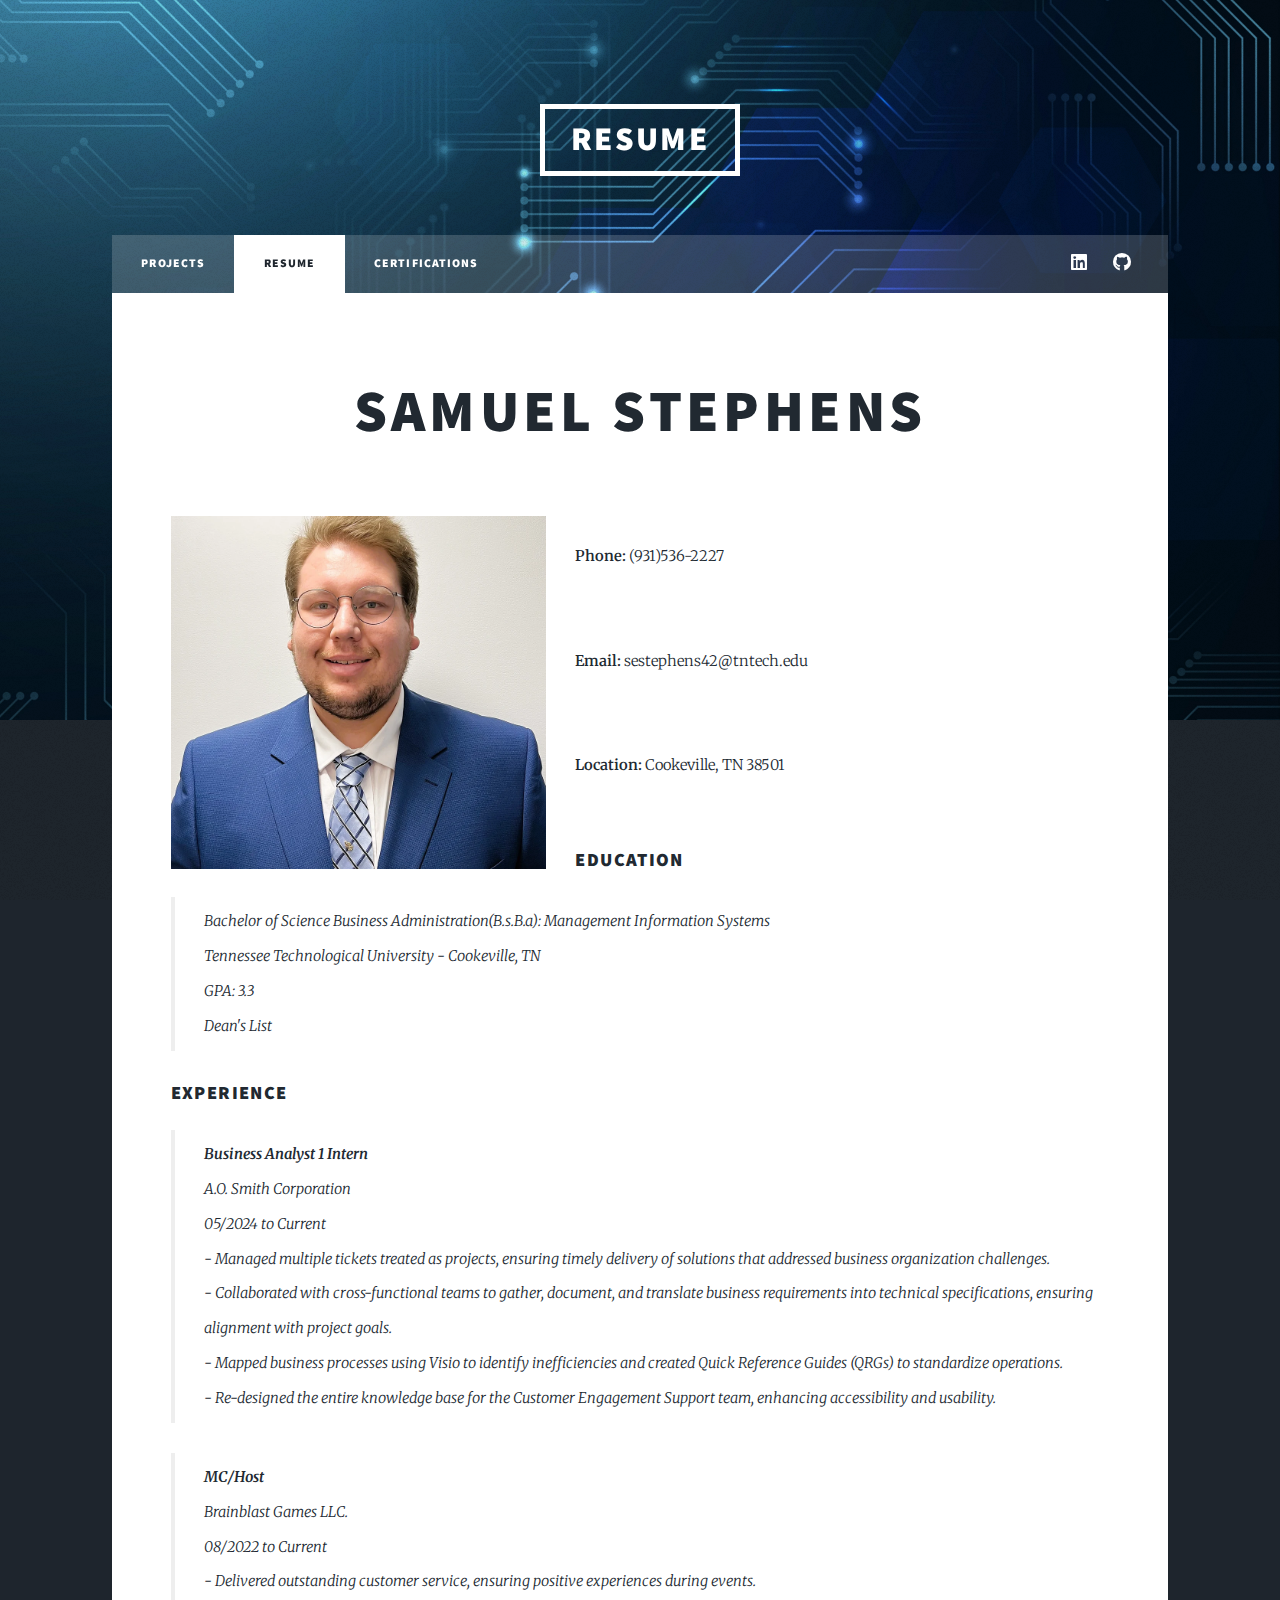
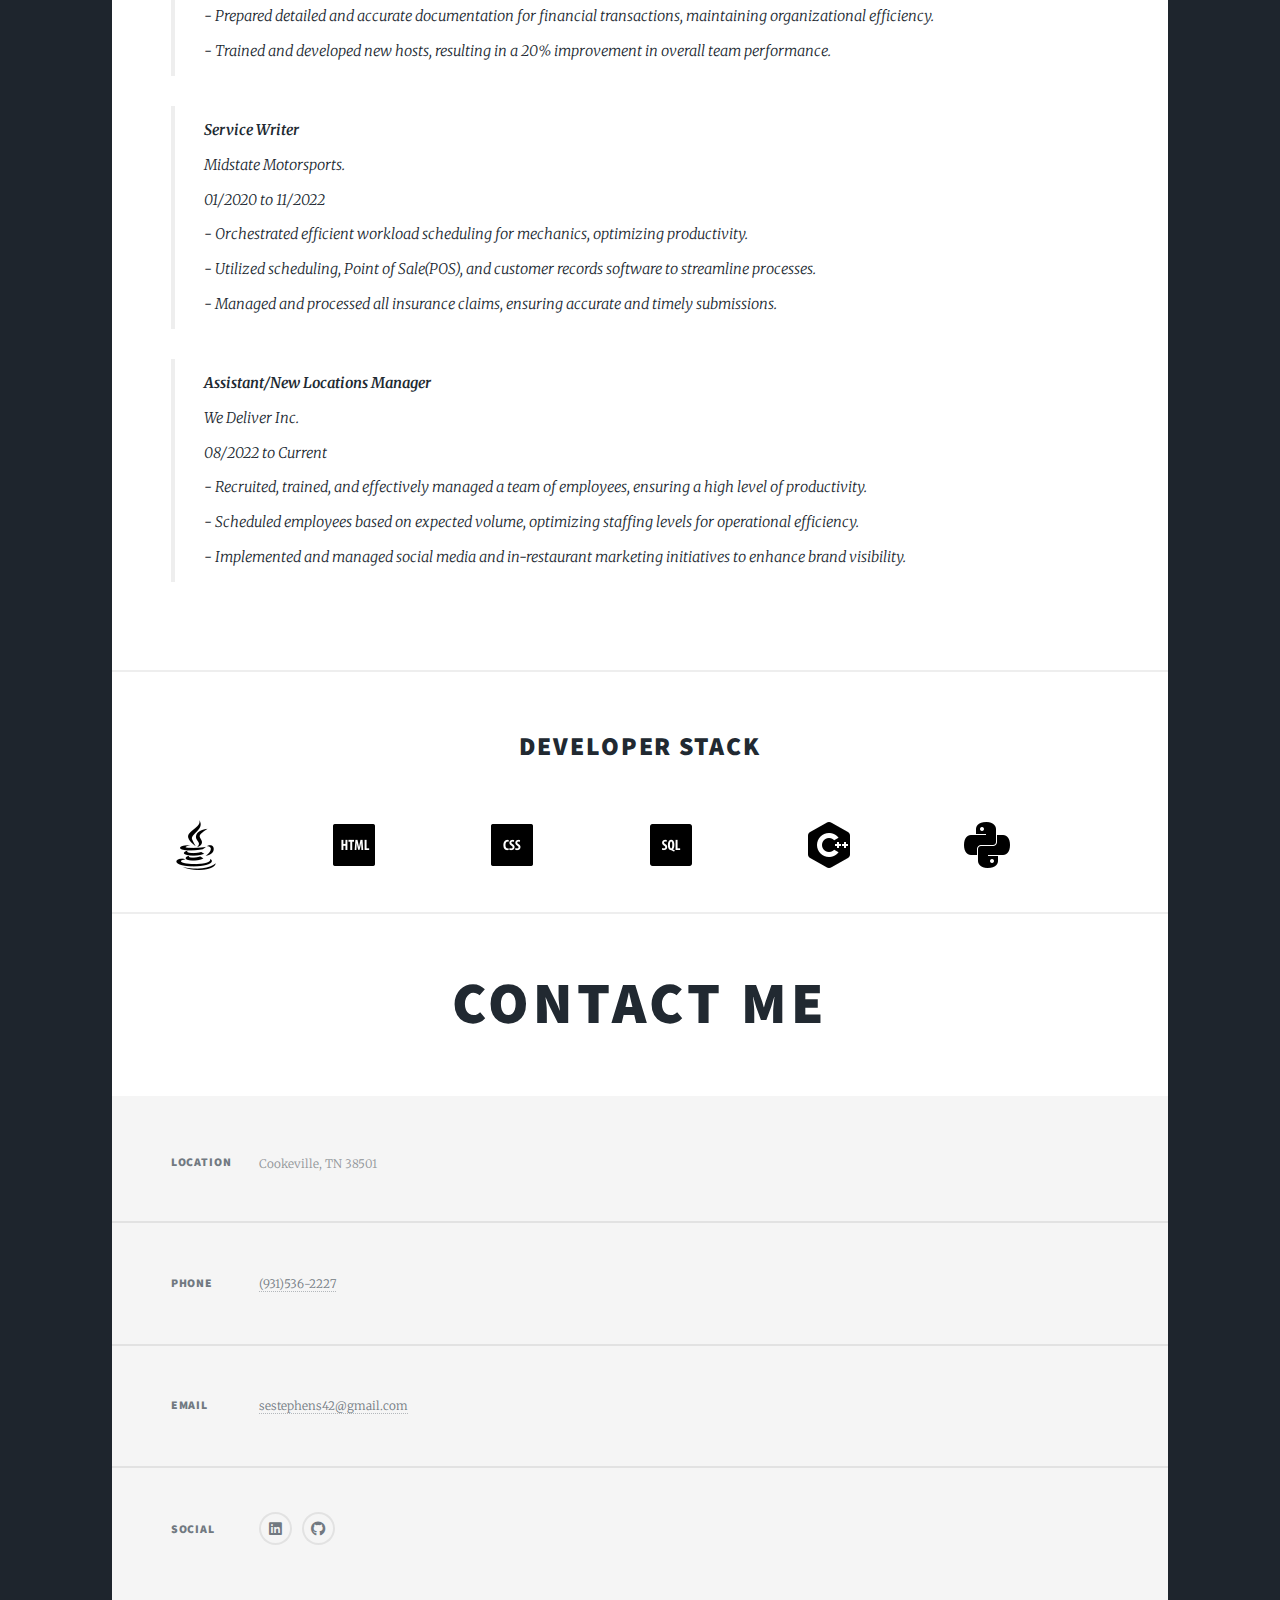
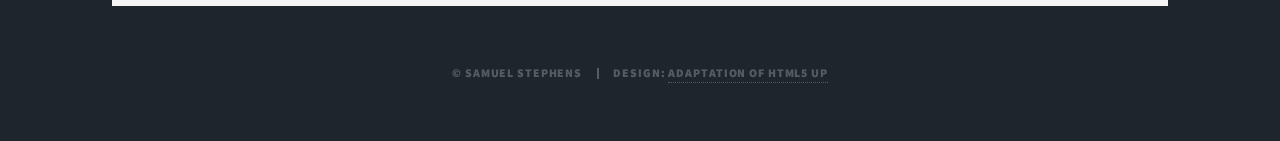
==== commit 1dd1fe48: "Update generic.html" ====
--- a/generic.html
+++ b/generic.html
@@ -58,6 +58,13 @@
 								GPA: 3.3<br />
 								Dean's List</blockquote>
 								<h3>EXPERIENCE</h3>
+								<blockquote><b>Business Analyst 1 Intern</b><br />
+								A.O. Smith Corporation<br />
+								05/2024 to Current<br />
+								- Managed multiple tickets treated as projects, ensuring timely delivery of solutions that addressed business organization challenges.<br />
+								- Collaborated with cross-functional teams to gather, document, and translate business requirements into technical specifications, ensuring alignment with project goals.<br />
+								- Mapped business processes using Visio to identify inefficiencies and created Quick Reference Guides (QRGs) to standardize operations. <br />
+								- Re-designed the entire knowledge base for the Customer Engagement Support team, enhancing accessibility and usability.</blockquote>
 								<blockquote><b>MC/Host</b><br />
 								Brainblast Games LLC.<br />
 								08/2022 to Current<br />
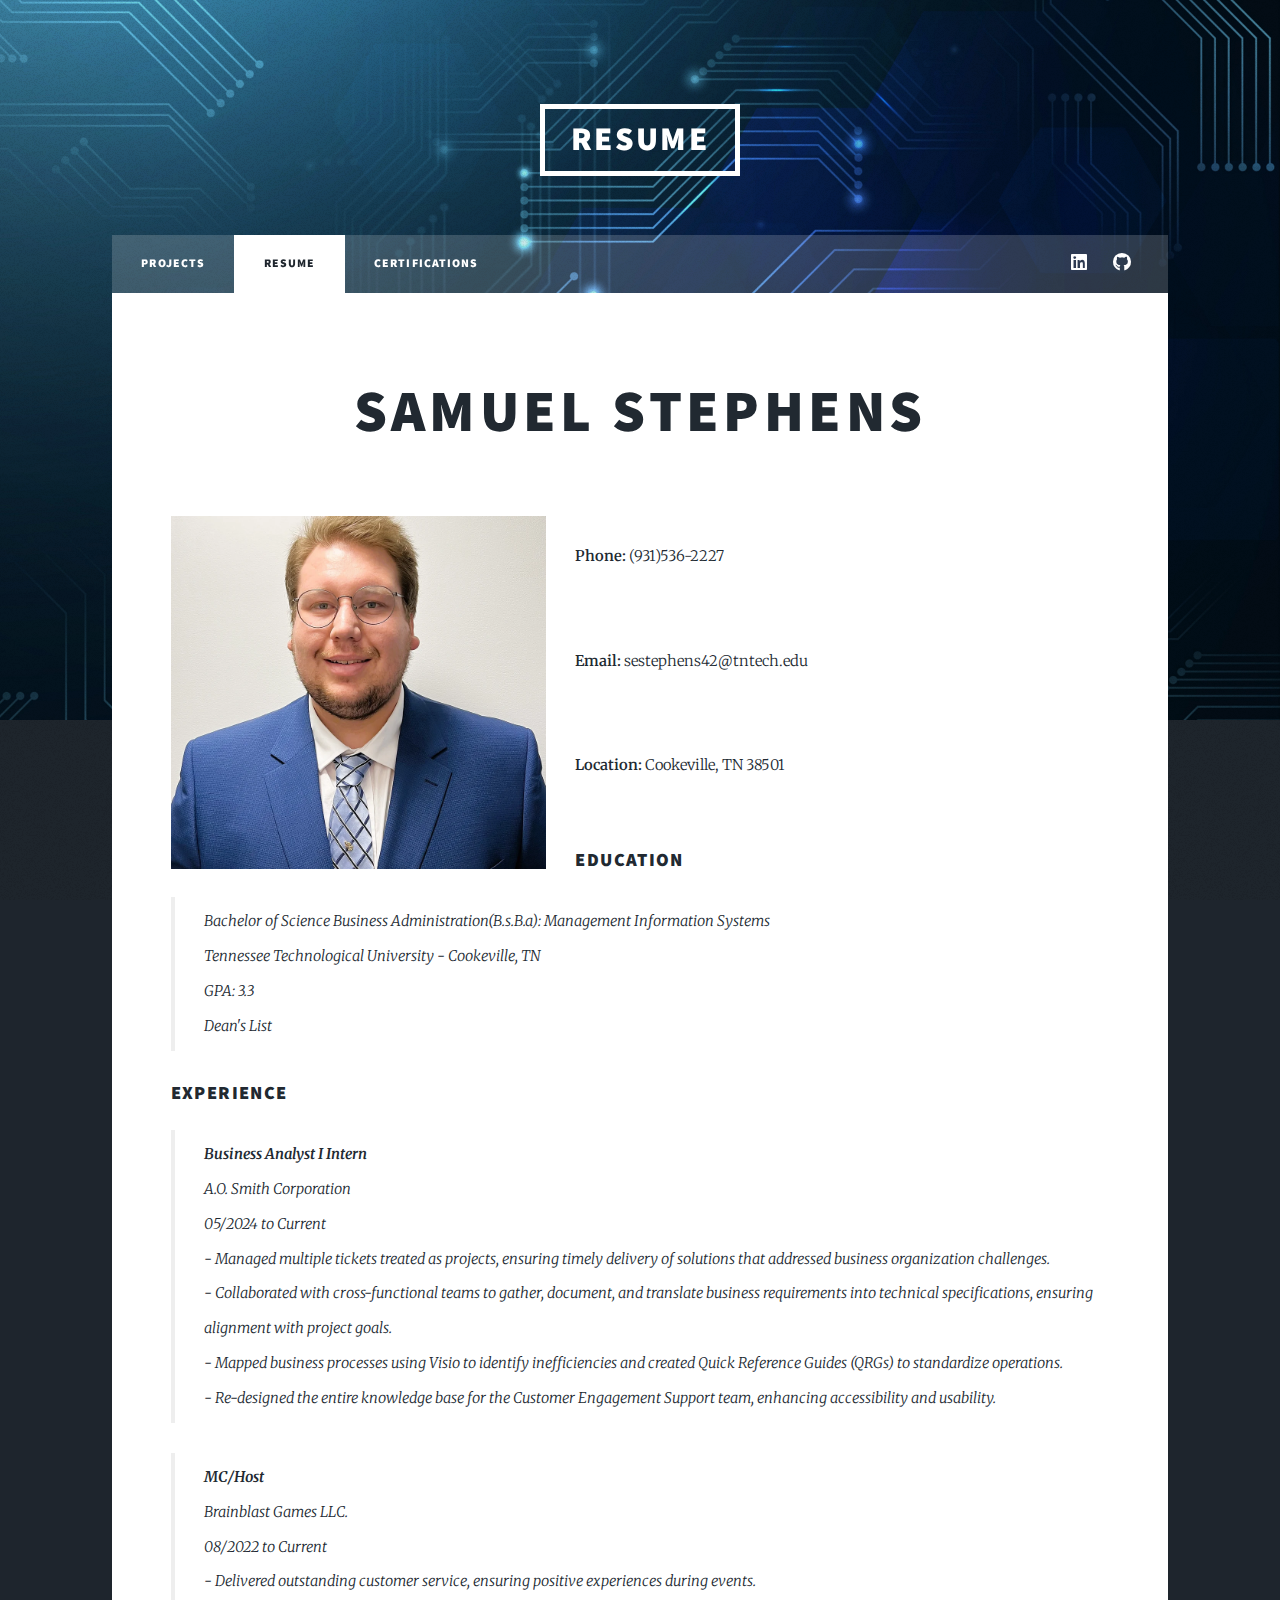
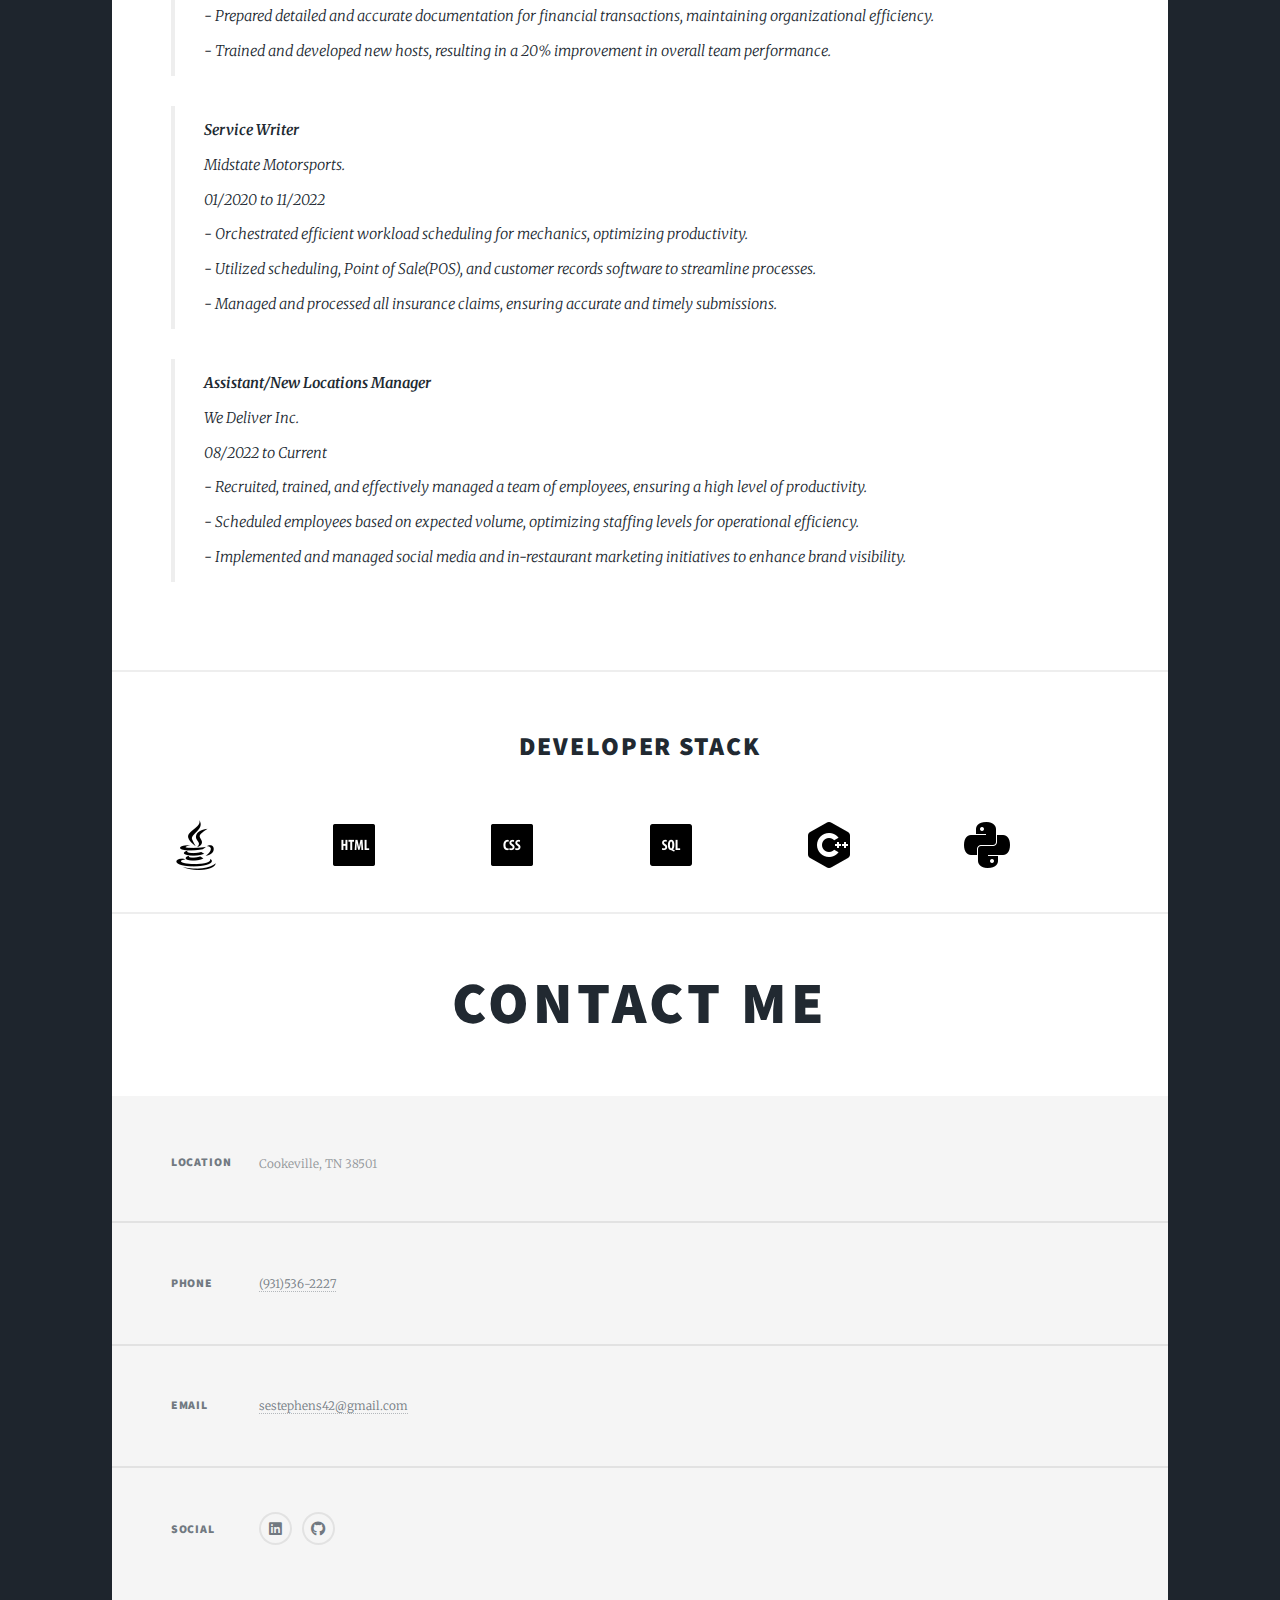
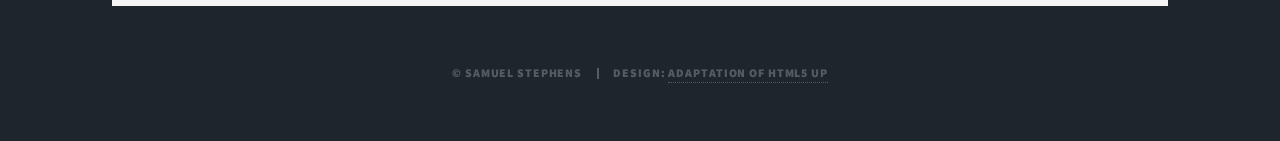
==== commit 9ba1659a: "Update generic.html" ====
--- a/generic.html
+++ b/generic.html
@@ -58,13 +58,13 @@
 								GPA: 3.3<br />
 								Dean's List</blockquote>
 								<h3>EXPERIENCE</h3>
-								<blockquote><b>Business Analyst 1 Intern</b><br />
+								<blockquote><b>Business Analyst I Intern</b><br />
 								A.O. Smith Corporation<br />
 								05/2024 to Current<br />
-								- Managed multiple tickets treated as projects, ensuring timely delivery of solutions that addressed business organization challenges.<br />
-								- Collaborated with cross-functional teams to gather, document, and translate business requirements into technical specifications, ensuring alignment with project goals.<br />
-								- Mapped business processes using Visio to identify inefficiencies and created Quick Reference Guides (QRGs) to standardize operations. <br />
-								- Re-designed the entire knowledge base for the Customer Engagement Support team, enhancing accessibility and usability.</blockquote>
+								- Managed multiple tickets treated as projects, ensuring timely delivery of solutions that addressed business  organization challenges.<br />
+								- Collaborated with cross-functional teams to gather, document, and translate business requirements into technical  specifications, ensuring alignment with project goals.<br />
+								- Mapped business processes using Visio to identify inefficiencies and created Quick Reference Guides (QRGs) to  standardize operations. <br />
+								- Re-designed the entire knowledge base for the Customer Engagement Support team, enhancing accessibility and  usability.</blockquote>
 								<blockquote><b>MC/Host</b><br />
 								Brainblast Games LLC.<br />
 								08/2022 to Current<br />
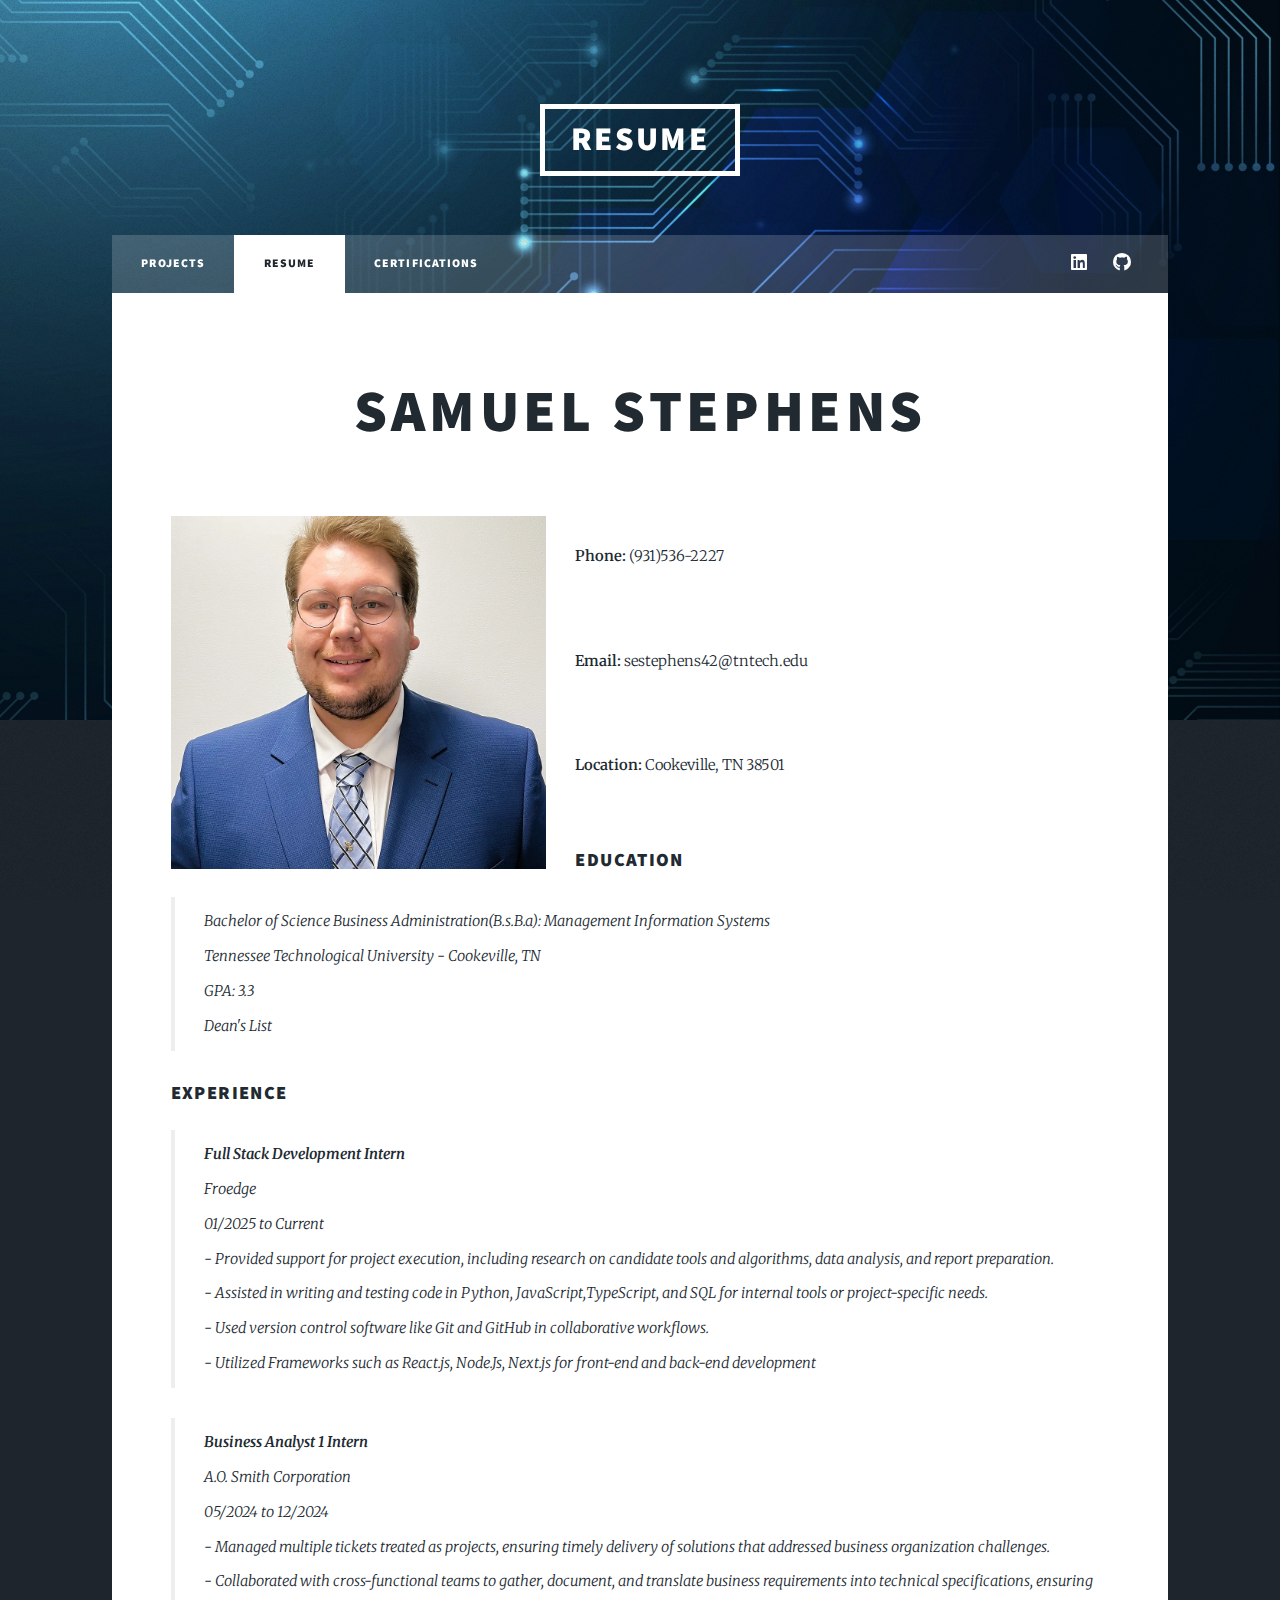
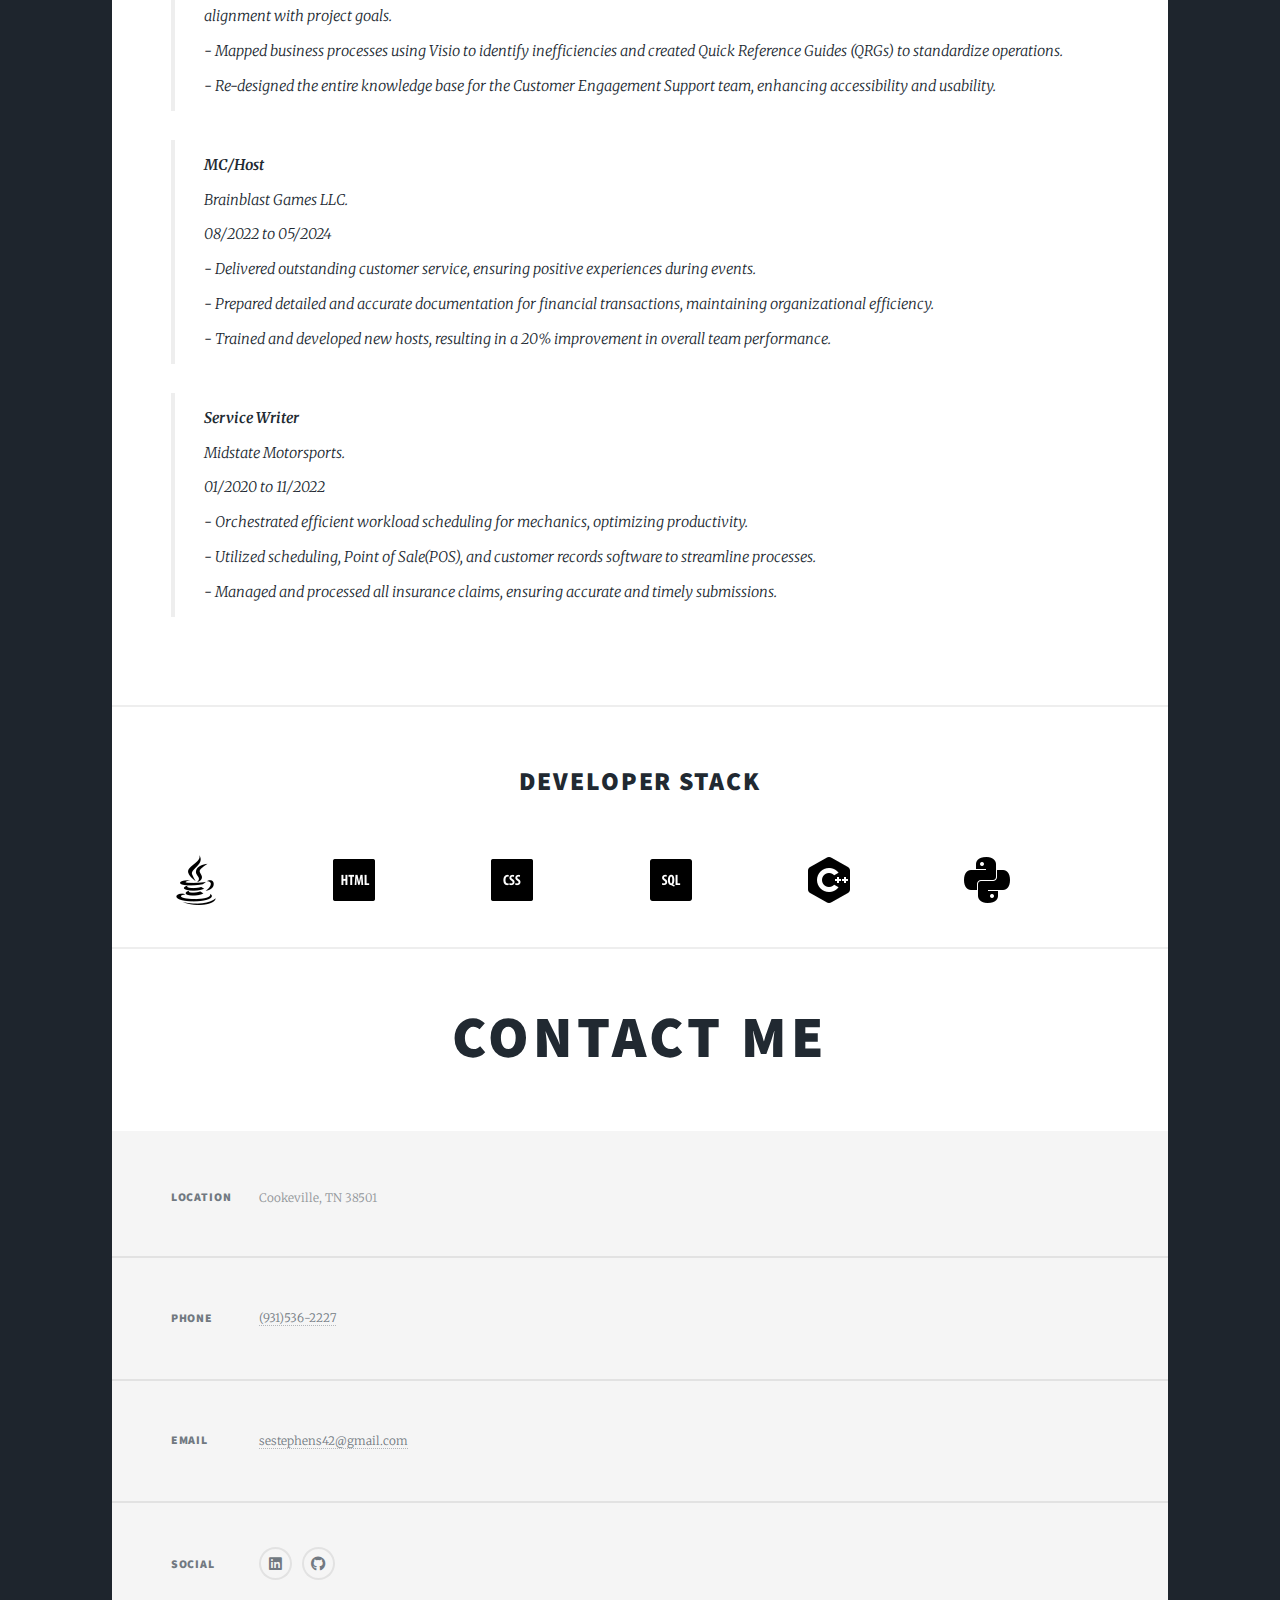
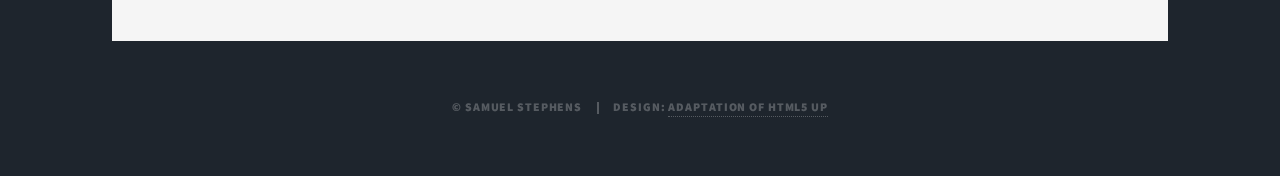
==== commit aa44c1be: "Update generic.html" ====
--- a/generic.html
+++ b/generic.html
@@ -58,16 +58,25 @@
 								GPA: 3.3<br />
 								Dean's List</blockquote>
 								<h3>EXPERIENCE</h3>
-								<blockquote><b>Business Analyst I Intern</b><br />
+								<blockquote><b>Full Stack Development Intern</b>
+								<br />Froedge<br />
+								01/2025 to Current<br />										 
+								- Provided support for project execution, including research on candidate tools and algorithms, data analysis, and report
+								  preparation.<br />
+								- Assisted in writing and testing code in Python, JavaScript,TypeScript, and SQL for internal tools or project-specific needs.<br />
+								- Used version control software like Git and GitHub in collaborative workflows.<br />
+								- Utilized Frameworks such as React.js, Node.Js, Next.js for front-end and back-end development
+								</blockquote>
+								<blockquote><b>Business Analyst 1 Intern</b><br />
 								A.O. Smith Corporation<br />
-								05/2024 to Current<br />
-								- Managed multiple tickets treated as projects, ensuring timely delivery of solutions that addressed business  organization challenges.<br />
-								- Collaborated with cross-functional teams to gather, document, and translate business requirements into technical  specifications, ensuring alignment with project goals.<br />
-								- Mapped business processes using Visio to identify inefficiencies and created Quick Reference Guides (QRGs) to  standardize operations. <br />
-								- Re-designed the entire knowledge base for the Customer Engagement Support team, enhancing accessibility and  usability.</blockquote>
+								05/2024 to 12/2024<br />
+								- Managed multiple tickets treated as projects, ensuring timely delivery of solutions that addressed business organization challenges.<br />
+								- Collaborated with cross-functional teams to gather, document, and translate business requirements into technical specifications, ensuring alignment with project goals.<br />
+								- Mapped business processes using Visio to identify inefficiencies and created Quick Reference Guides (QRGs) to standardize operations. <br />
+								- Re-designed the entire knowledge base for the Customer Engagement Support team, enhancing accessibility and usability.</blockquote>
 								<blockquote><b>MC/Host</b><br />
 								Brainblast Games LLC.<br />
-								08/2022 to Current<br />
+								08/2022 to 05/2024<br />
 								 - Delivered outstanding customer service, ensuring positive experiences during events.<br />
 								 - Prepared detailed and accurate documentation for financial transactions, maintaining organizational efficiency.<br />
 								 - Trained and developed new hosts, resulting in a 20% improvement in overall team performance.</blockquote>
@@ -77,13 +86,7 @@
 								 - Orchestrated efficient workload scheduling for mechanics, optimizing productivity.<br />
 								 - Utilized scheduling, Point of Sale(POS), and customer records software to streamline processes. <br />
 								 - Managed and processed all insurance claims, ensuring accurate and timely submissions.</blockquote>
-								 <blockquote><b>Assistant/New Locations Manager</b><br />
-								We Deliver Inc.<br />
-								08/2022 to Current<br />										 
-								 - Recruited, trained, and effectively managed a team of employees, ensuring a high level of productivity.<br />
-								 - Scheduled employees based on expected volume, optimizing staffing levels for operational efficiency.<br />
-								 - Implemented and managed social media and in-restaurant marketing initiatives to enhance brand visibility.</blockquote>
-		
+								
 								</section>
 
 								<div class="box alt"">
